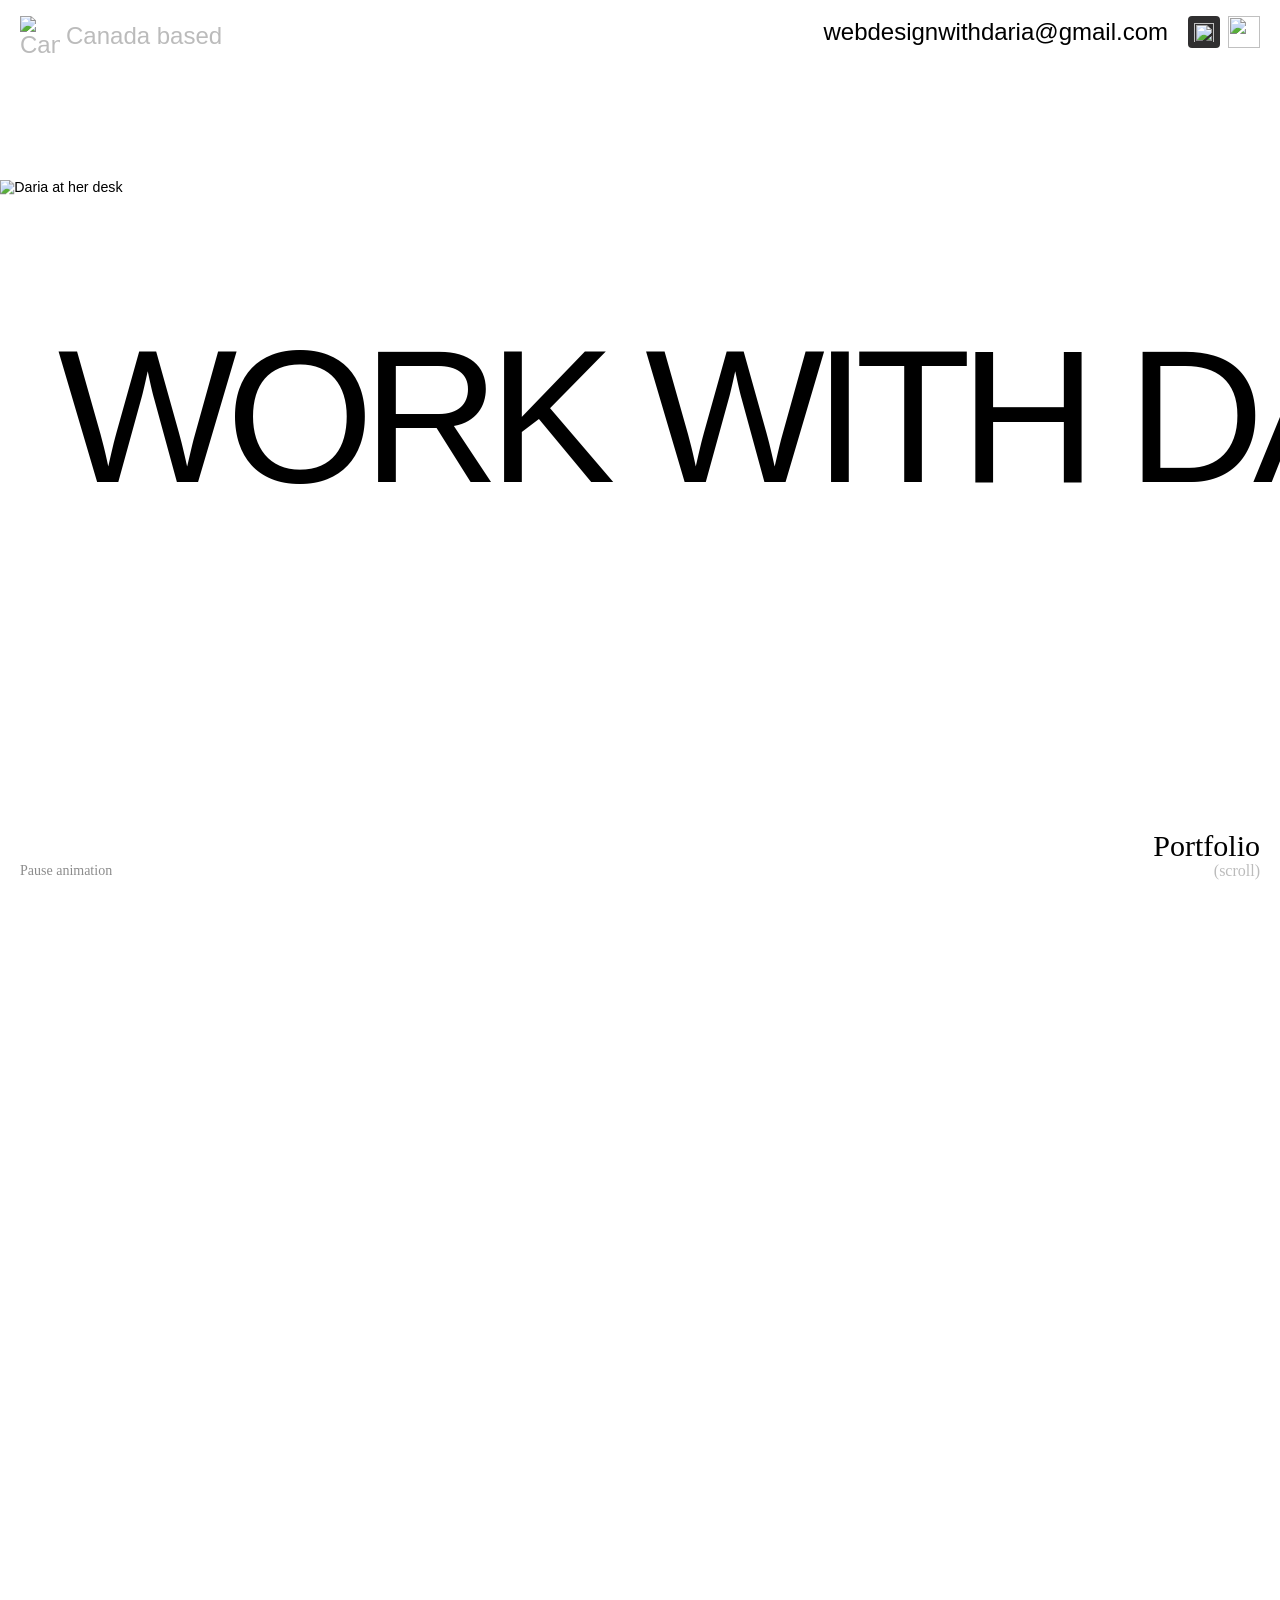
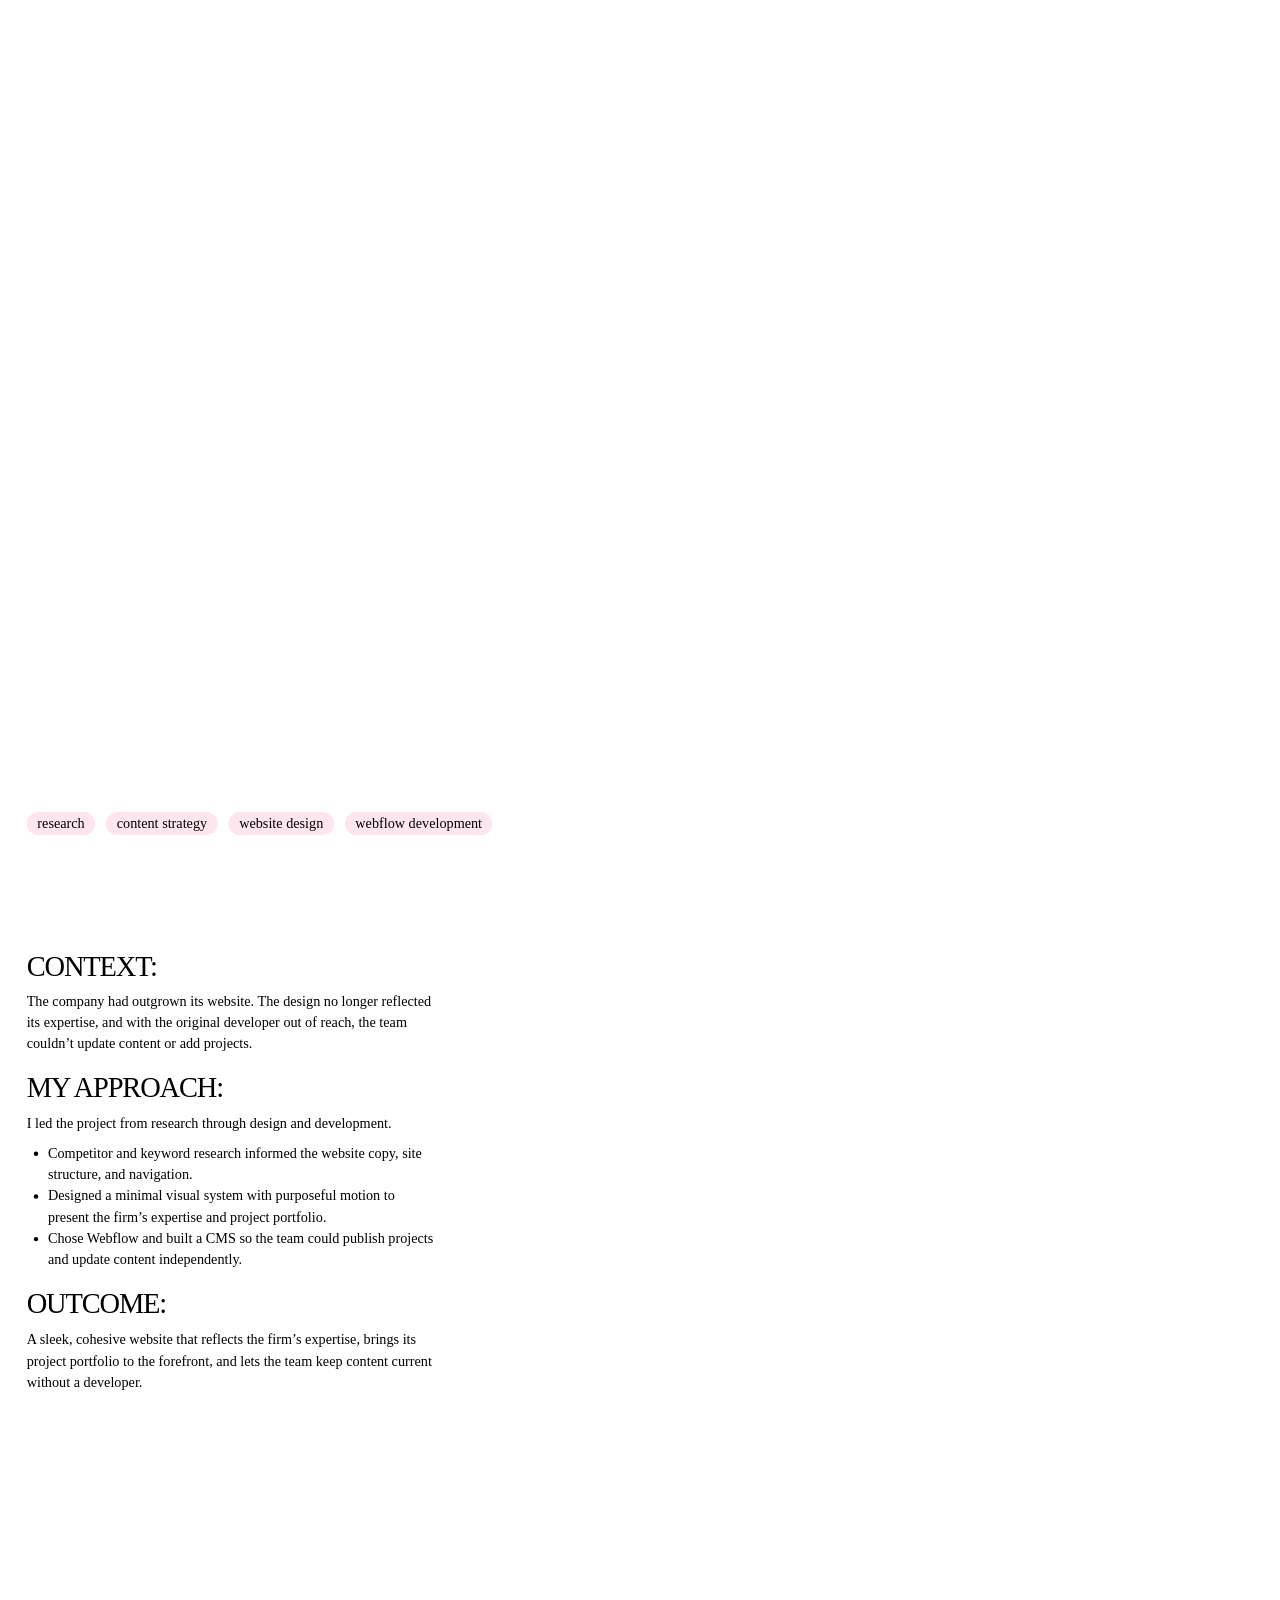
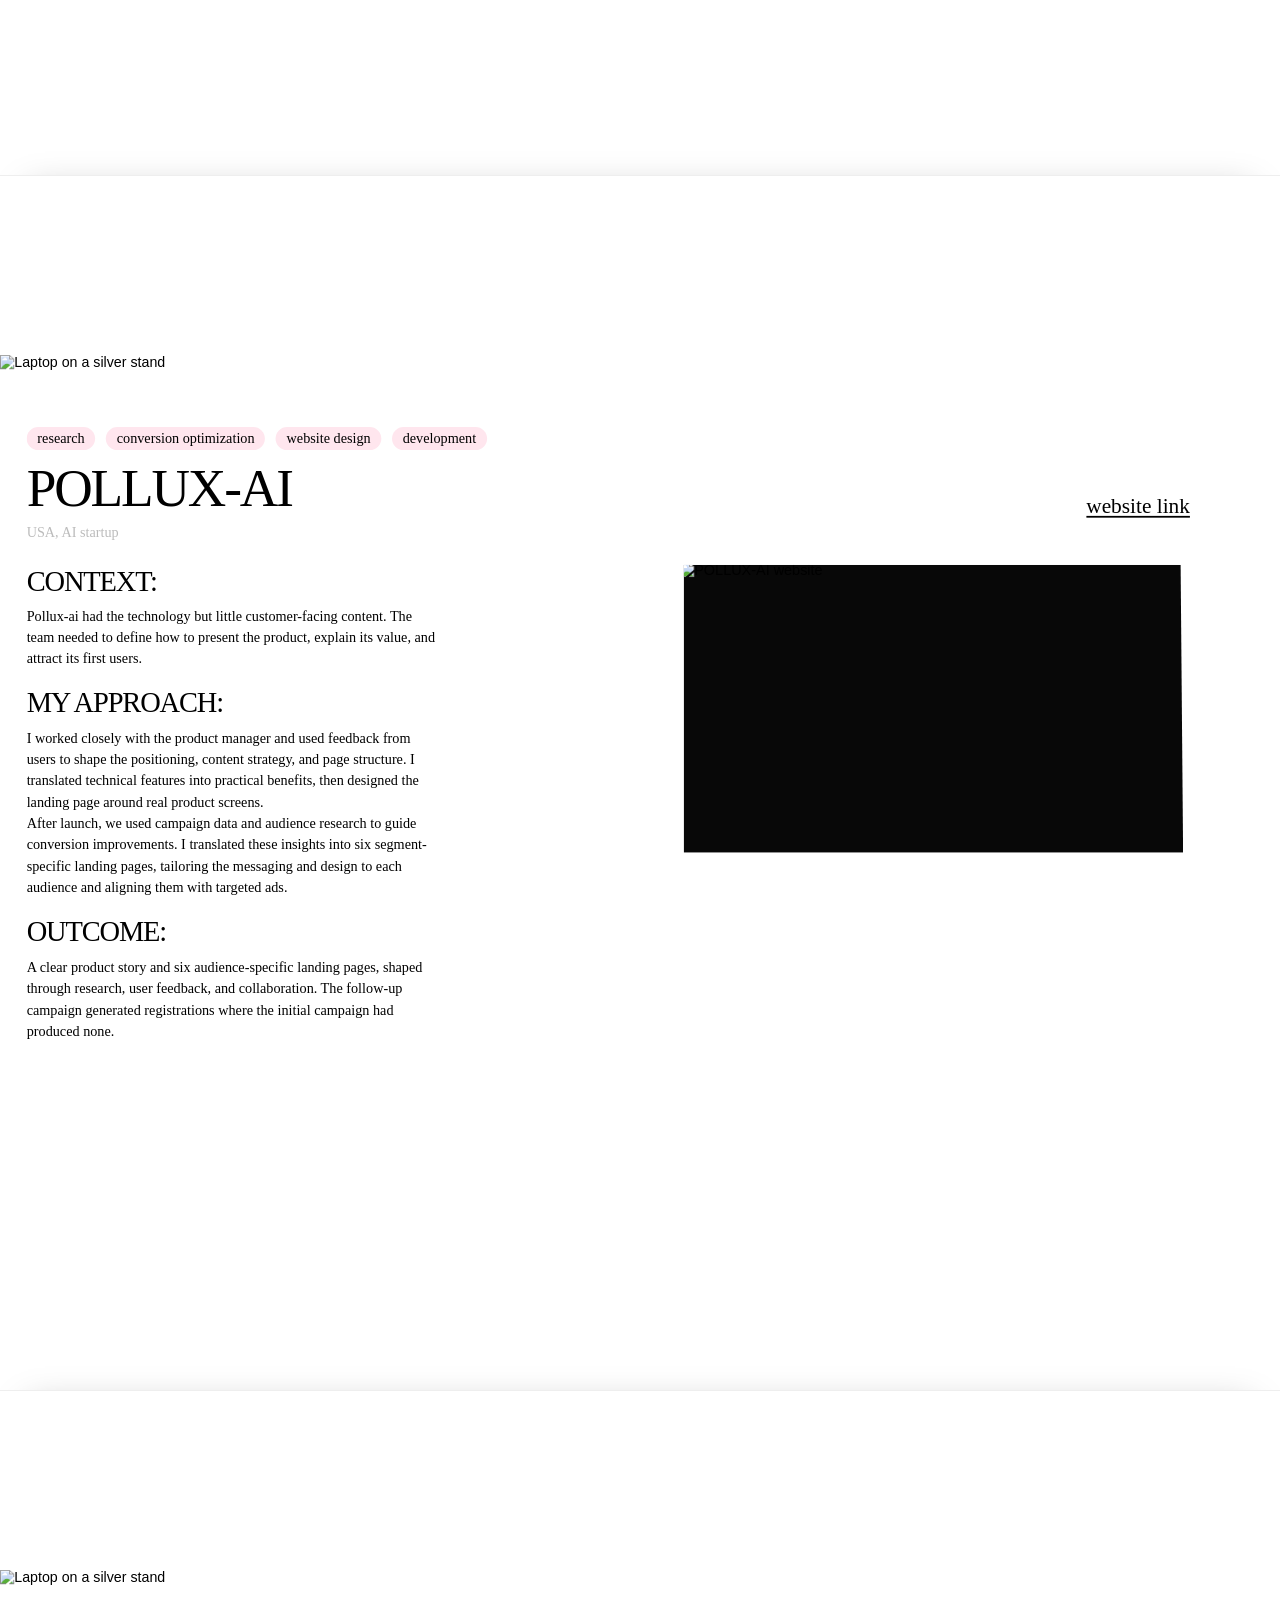
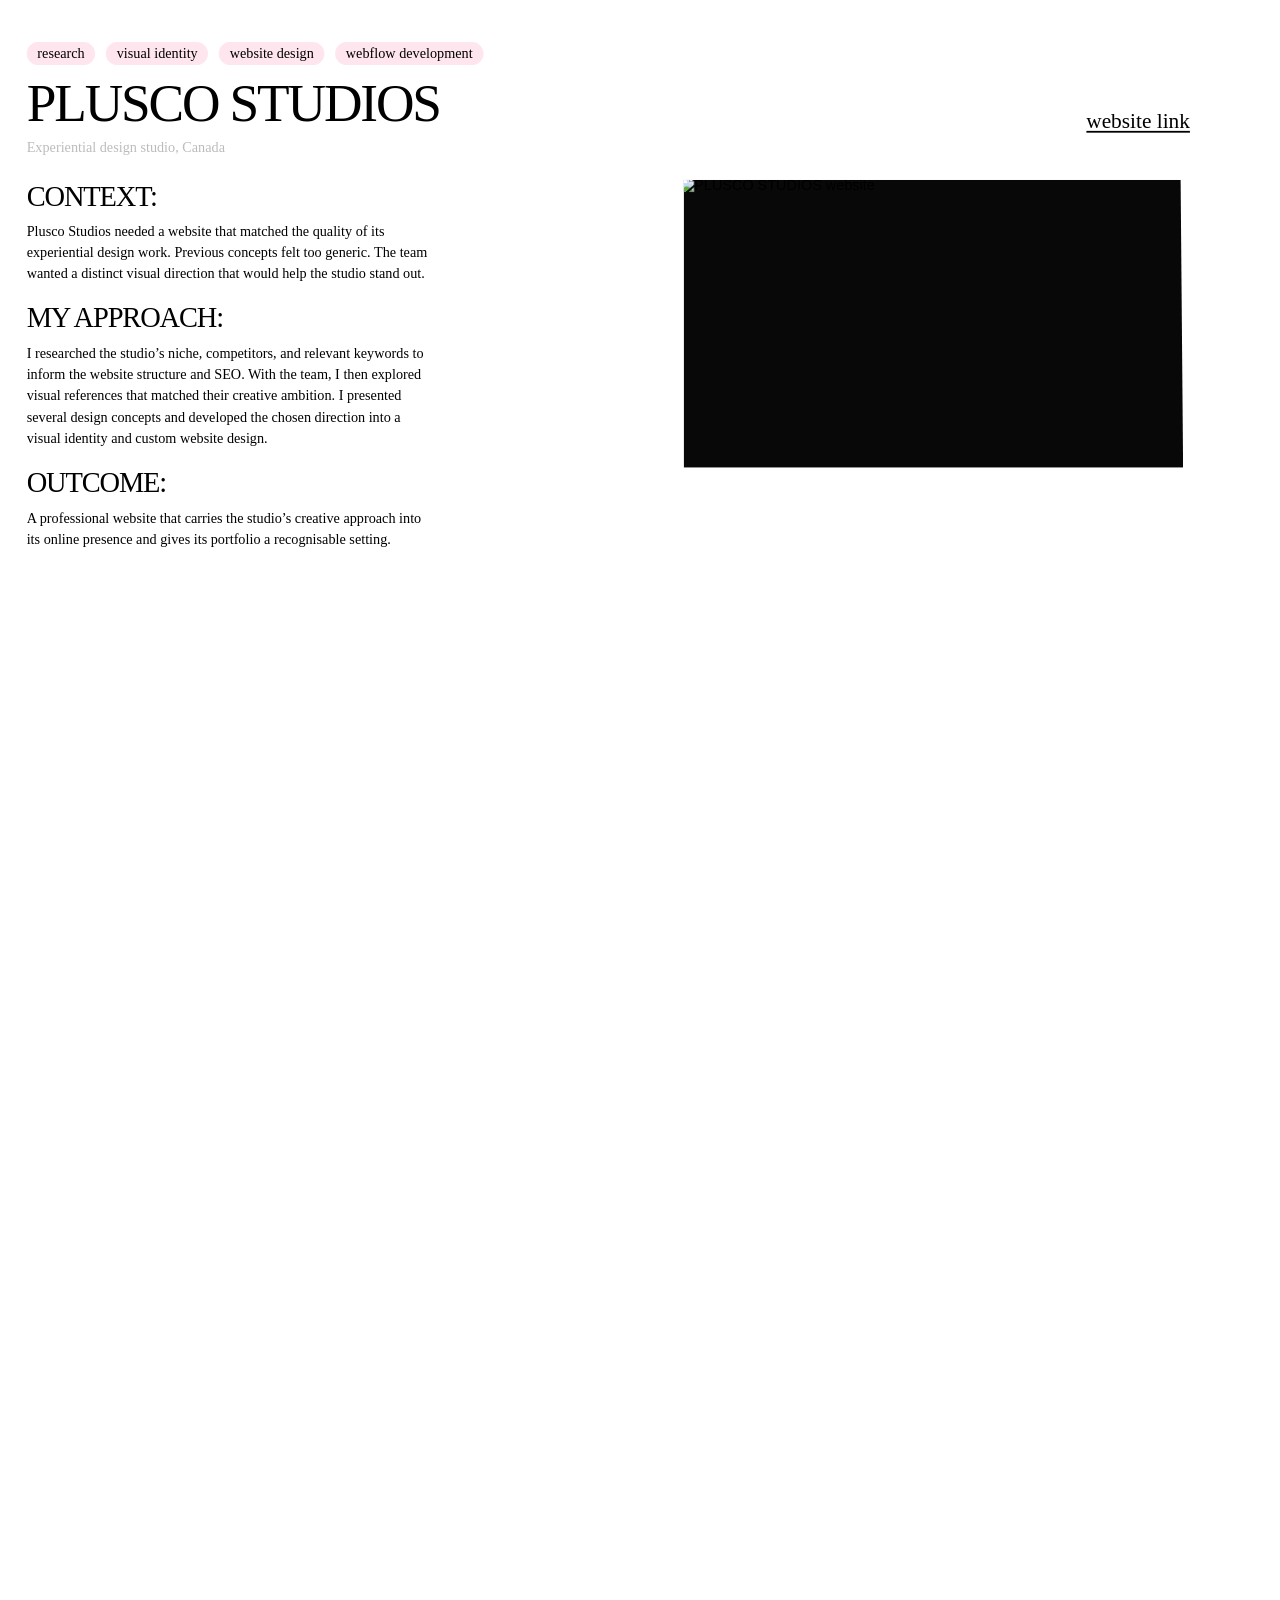
==== index.html @ 41b031f9 "Add files via upload" ====
<!doctype html>
<html lang="en"><head><meta charset="utf-8"><meta name="viewport" content="width=device-width,initial-scale=1,viewport-fit=cover"><meta name="theme-color" content="#ffffff"><meta name="description" content="Daria connects marketing strategy, design, and development. Explore selected website projects and get in touch."><title>Work with Daria — Design & Development</title><link rel="preload" as="font" href="assets/oswald.ttf" type="font/ttf" crossorigin><link rel="preload" as="image" href="assets/idle-v21-poster.webp"><link rel="preload" as="image" href="assets/hero.png"><link rel="stylesheet" href="style.css?v=27"><script src="projects-data.js?v=24" defer></script><script src="vendor/gsap-3.13.0.min.js" defer></script><script src="text-motion.js?v=24" defer></script><script src="app.js?v=26" defer></script></head><body>
<a class="skip" href="#contact">Skip to contact</a><header class="navigation" aria-label="Contact navigation"><a class="location" href="#home" aria-label="Back to opening"><picture><source media="(max-width: 1024px)" srcset="assets/canada-mobile.svg"><img src="assets/canada.svg" width="40" height="40" alt="Canada"></picture><span>Canada based</span></a><div class="nav-contact"><a class="email" href="mailto:webdesignwithdaria@gmail.com">webdesignwithdaria@gmail.com</a><div class="socials"><a class="social whatsapp" data-social="whatsapp" href="https://wa.me/message/Q2U2MUM4N4QWF1" target="_blank" rel="noopener noreferrer" aria-label="Contact Daria on WhatsApp"><img src="assets/whatsapp.svg" alt="" width="20" height="20"></a><a class="social" data-social="linkedin" href="https://www.linkedin.com/in/designwithdaria" target="_blank" rel="noopener noreferrer" aria-label="Daria on LinkedIn"><img src="assets/linkedin.svg" alt="" width="32" height="32"></a></div></div></header>
<main>
<section class="intro-section" id="home" aria-label="Opening">
 <div class="intro-pin"><div class="intro-fill" aria-hidden="true"></div><div class="hero-art artboard">
  <div class="hero-media"><img class="hero-fallback" src="assets/idle-v21-poster.webp" alt="Daria at her desk" fetchpriority="high"><video id="intro-video" muted playsinline preload="none" poster="assets/intro-v26-poster.webp" data-src="assets/intro-v26.mp4"></video><video id="idle-video" muted playsinline loop preload="auto" poster="assets/idle-v21-poster.webp" src="assets/idle-v21.mp4"></video></div>
  <div class="hero-title-layer"><h1><span>WORK</span> <span>WITH</span> <span>DARIA</span></h1></div></div><a class="scroll-cue" href="#projects">Portfolio<span>(scroll)</span></a>
  <button class="idle-toggle" type="button" aria-label="Pause opening animation">Pause animation</button>
 </div>
</section>
<section class="project-stack" id="projects" aria-label="Selected projects"></section>
<section class="outro-section" aria-label="Transition to contact"><div class="outro-pin"><div class="artboard outro-art">
 <div class="outro-media"><img class="outro-fallback" src="assets/outro-hq-poster.webp" data-end="assets/outro-hq-end.webp" alt="Daria"><video id="outro-video" muted playsinline preload="none" poster="assets/outro-hq-poster.webp" data-src="assets/outro-hq.mp4"></video></div>
 <div class="desktop-contact contact-content" aria-label="Contact Daria"></div>
</div></div></section>
<section class="mobile-contact" aria-label="Contact Daria"><div class="portrait-crop"><img src="assets/portrait-mobile.png" alt="Daria" loading="lazy" width="1061" height="1414"></div><div class="contact-content"></div></section>
<div id="contact" class="contact-anchor" aria-hidden="true"></div>
</main>
<template id="contact-template"><h2>LET’S WORK<br>TOGETHER</h2><p class="availability">Open to in-house roles and agency partnerships.</p><div class="services"><p>I connect marketing strategy, design, and development.</p><ul><li>Research &amp; strategy — audience and competitor analysis, positioning, and content strategy.</li><li>Design &amp; development — UX/UI, responsive websites, and CMS.</li><li>SEO &amp; optimisation — keyword research, on-page SEO, and landing page improvements informed by feedback and campaign results.</li></ul></div><div class="contact-links"><a class="email" href="mailto:webdesignwithdaria@gmail.com">webdesignwithdaria@gmail.com</a><div class="socials"><a class="social whatsapp" data-social="whatsapp" href="https://wa.me/message/Q2U2MUM4N4QWF1" target="_blank" rel="noopener noreferrer" aria-label="Contact Daria on WhatsApp"><img src="assets/whatsapp.svg" alt="" width="20" height="20"></a><a class="social" data-social="linkedin" href="https://www.linkedin.com/in/designwithdaria" target="_blank" rel="noopener noreferrer" aria-label="Daria on LinkedIn"><img src="assets/linkedin.svg" alt="" width="32" height="32"></a></div></div></template>
<noscript><p class="noscript">Contact <a href="mailto:webdesignwithdaria@gmail.com">webdesignwithdaria@gmail.com</a>. Enable JavaScript to explore the portfolio.</p></noscript></body></html>
---- style.css ----
@font-face{font-family:Oswald;src:url('assets/oswald.ttf') format('truetype');font-weight:400;font-display:swap}
@font-face{font-family:'Roboto Condensed';src:url('assets/roboto-condensed.ttf') format('truetype');font-weight:400;font-display:swap}
:root{--pink:#ffe6ee;--scale:1;--viewport:100svh;color:#000;background:#fff;font-family:'Roboto Condensed',sans-serif;font-synthesis:none}
*{box-sizing:border-box}html,body{margin:0}body{overflow-x:clip}h1,h2,h3,p,ul{margin:0;font-weight:400}a{color:inherit}button{font:inherit}a,button{touch-action:manipulation;-webkit-tap-highlight-color:transparent}a:focus-visible,button:focus-visible{outline:2px solid #b72760;outline-offset:5px}ul{padding-left:24px}video{display:block}img{max-width:100%}
.navigation{position:fixed;z-index:100;left:20px;right:20px;top:16px;display:flex;align-items:flex-start;justify-content:space-between;font:24px/1.1 Oswald,sans-serif;pointer-events:none}.navigation::before{content:"";position:absolute;inset:-16px -20px -8px;background:rgba(255,255,255,.97);z-index:-1}.navigation a{pointer-events:auto}.location{display:flex;align-items:center;gap:6px;text-decoration:none;color:#0004}.location picture,.location img{display:block}.nav-contact{display:flex;gap:20px;align-items:center}.email{text-decoration:none}.email:hover{text-decoration:underline}.socials{display:flex;gap:8px}.social{width:32px;height:32px;display:flex;align-items:center;justify-content:center;border-radius:4px;transition:transform .15s}.social:hover{transform:translateY(-2px)}.whatsapp{background:#302f30}.social img{display:block}.skip{position:fixed;top:-70px;left:20px;padding:10px;background:var(--pink);z-index:200}.skip:focus{top:10px}
.artboard{width:1440px;height:810px;position:absolute;left:50%;top:50%;transform:translate(-50%,-50%) scale(var(--scale));transform-origin:center}
.intro-section{height:340svh;position:relative}.intro-pin{height:var(--viewport);position:sticky;top:0;overflow:clip;background:white}.hero-media{position:absolute;inset:0}.hero-media>img,.hero-media>video{position:absolute;inset:0;width:100%;height:100%;object-fit:contain;max-width:none}.hero-media>video.failed{visibility:hidden}#idle-video{transition:opacity .14s linear}.hero-art h1{position:absolute;left:65px;top:148px;width:max-content;padding-right:30px;font:214px/1.1 Oswald,sans-serif;letter-spacing:-12.84px;white-space:nowrap;pointer-events:none}.scroll-cue{position:absolute;right:20px;top:699px;text-align:right;font:30px/1.1 Oswald;text-decoration:none}.scroll-cue span{display:block;font-size:16px;color:#0004}.idle-toggle{position:absolute;left:30px;bottom:32px;border:0;background:white;font:14px Oswald;cursor:pointer;opacity:.45}.idle-toggle:hover{opacity:1}
.project-stack{position:relative;margin-top:calc(-1 * var(--viewport));padding-bottom:var(--viewport);isolation:isolate}.project-card{position:sticky;top:0;height:var(--viewport);min-height:540px;background:white;overflow:clip;border-top:1px solid #eeeeee;box-shadow:0 -12px 35px -28px #0004}.project-card:first-child{border:0;box-shadow:none}.project-card:first-child:not(.revealed){visibility:hidden}.project-card:nth-child(1){z-index:1}.project-card:nth-child(2){z-index:2}.project-card:nth-child(3){z-index:3}.project-art{background:#fff}.project-media{position:absolute;inset:0;pointer-events:none}.laptop-base{position:absolute;inset:0;width:1440px;height:810px;max-width:none}.screen{position:absolute;left:769px;top:236px;width:562px;height:324px;overflow:hidden;background:#080808;clip-path:polygon(0 0,99.5% 0,100% 100%,0 100%)}.screen img,.screen video{position:absolute;inset:0;width:100%;height:100%;object-fit:cover;transform:scale(1.015);max-width:none}.screen video{opacity:0;transition:opacity .18s}.screen video.has-frame{opacity:1}.project-toggle{position:absolute;left:779px;top:570px;pointer-events:auto;border:0;background:#fffdf4;padding:5px 10px;border-radius:3px;opacity:0;cursor:pointer;font:14px Oswald}.project-media:hover .project-toggle,.project-toggle:focus-visible{opacity:1}.project-copy{position:absolute;inset:0;pointer-events:none}.project-copy a{pointer-events:auto}.tags{position:absolute;left:30px;top:81px;display:flex;gap:12px;font:16px/.9 Oswald}.tag{padding:6px 12px;background:var(--pink);border-radius:28px;white-space:nowrap}.mobile-label{display:none}.project-copy h2{position:absolute;left:30px;top:117px;font:60px/1.1 Oswald;letter-spacing:-2.4px;white-space:nowrap}.subtitle{position:absolute;left:30px;top:193px;font:16px/.9 Oswald;color:#0004}.case-body{position:absolute;left:30px;top:253px;width:460px;display:flex;flex-direction:column;gap:20px}.case-body section{display:flex;flex-direction:column;gap:10px}.case-body h3{font:32px/1.1 Oswald;letter-spacing:-1.28px}.case-body p,.case-body li{font:16px/1.5 'Roboto Condensed'}.website-link{position:absolute;left:1222px;top:157px;display:flex;align-items:flex-end;gap:2px;font:24px/1.1 Oswald;text-underline-offset:3px}.website-link img{display:block;width:17.5px;height:17.5px;margin:0 1.75px 1.75px}
.outro-section{position:relative;height:330svh;margin-top:calc(-1 * var(--viewport));z-index:5;pointer-events:none}.outro-pin{position:sticky;top:0;height:var(--viewport);overflow:clip;opacity:0;background:white}.outro-art{background:white}.outro-media{position:absolute;inset:0}.outro-media>img,.outro-media>video{position:absolute;inset:0;width:1440px;height:810px;object-fit:contain;max-width:none}.outro-media>video.failed{visibility:hidden}.desktop-contact{position:absolute;inset:0;opacity:0;pointer-events:none}.desktop-contact.is-visible{pointer-events:auto}.contact-content h2{position:absolute;left:720px;top:116px;font:145px/.86 Oswald;letter-spacing:-4.35px;white-space:nowrap}.availability{position:absolute;left:720px;top:393px;color:#0004;font:16px/1.5 'Roboto Condensed'}.services{position:absolute;left:720px;top:470px;width:460px;font:16px/1.5 'Roboto Condensed'}.contact-links{position:absolute;left:720px;top:674px;display:flex;flex-direction:column;gap:16px;font:24px/1.1 Oswald}.mobile-contact{display:none}.contact-anchor{height:0}.noscript{position:fixed;inset:0;z-index:200;background:white;padding:100px 30px}
@media(min-width:1025px) and (max-width:1150px){.navigation{font-size:20px}}
@media(max-width:1024px){
.navigation{left:16px;right:16px;top:16px;height:32px;align-items:center;font-size:16px}.location span{display:none}.location img{width:24px;height:24px}.nav-contact{width:calc(100% - 62px);justify-content:space-between;gap:8px}.navigation .email{font-size:clamp(12px,4.07vw,16px)}
.artboard{width:393px;height:var(--logical-height,852px);top:0;left:50%;transform:translateX(-50%) scale(var(--scale));transform-origin:top center}.intro-section{height:290svh}.hero-media{inset:auto;left:-193.5px;top:232px;width:780px;height:438.75px}.hero-art h1{left:24px;top:132px;width:345px;padding:0 10px;font-size:90px;line-height:.9;letter-spacing:-5.4px;text-align:center;white-space:normal}.hero-art h1 span{display:block}.scroll-cue{top:auto;bottom:54px;left:0;right:0;text-align:center}.idle-toggle{left:16px;bottom:24px;font-size:12px}
.project-stack{padding-bottom:0}.project-card{position:relative;top:auto;height:auto;min-height:0;overflow:clip;padding:0 0 48px;box-shadow:none;border:0}.project-card+.project-card{border:0;padding-top:0}.project-art{position:relative;left:auto;top:auto;width:100%;height:auto;transform:none}.project-media{position:relative;inset:auto;width:393px;height:390px;left:50%;transform:translateX(-50%) scale(var(--mobile-card-scale,1));transform-origin:top center;margin-bottom:calc(390px * (var(--mobile-card-scale,1) - 1))}.laptop-base{left:-303.5px;top:-15px;width:686px;height:385.875px}.screen{left:63px;top:97px;width:268px;height:155px}.screen video,.project-toggle{display:none}.project-copy{position:relative;inset:auto;padding:0 16px;pointer-events:auto}.tags{position:relative;left:auto;top:auto;flex-wrap:wrap;gap:8px 0;min-height:26px}.desktop-label{display:none}.mobile-label{display:inline}.project-copy h2{position:static;font-size:clamp(25px,7.63vw,36px);letter-spacing:-1.2px;white-space:normal;margin-top:10px}.subtitle{position:static;margin-top:10px}.website-link{position:static;margin-top:18px;font-size:16px;width:max-content}.website-link img{width:12.5px;height:12.5px;margin:0 1.25px 1.25px}.case-body{position:static;width:100%;margin-top:18px;gap:20px}.case-body h3{font-size:24px;letter-spacing:-.96px}.case-body p,.case-body li{font-size:16px}.outro-section{display:none}.mobile-contact{display:block;position:relative;margin-top:24px;padding-top:64px;scroll-margin-top:64px}.portrait-crop{width:100%;aspect-ratio:393/417;overflow:hidden}.portrait-crop img{width:100%;height:auto;display:block}.mobile-contact .contact-content{background:var(--pink);padding:22px 16px 34px;position:relative}.contact-content h2{position:static;font-size:clamp(64px,20.35vw,120px);letter-spacing:-.03em;line-height:.86}.availability{position:static;margin-top:28px;font-size:16px}.services{position:static;width:100%;margin-top:24px;font-size:16px;line-height:1.5}.contact-links{position:static;align-items:center;gap:16px;margin-top:48px;font-size:clamp(20px,6.1vw,30px)}.contact-links .socials{justify-content:center}
}
@media(prefers-reduced-motion:reduce){.screen video,#idle-video,.social{transition:none}}
@media(min-width:1025px){.project-card{margin-bottom:35svh}}

@media(max-width:1024px){.hero-art h1{top:calc(132px * var(--hero-fit,1));transform:scale(var(--hero-fit,1));transform-origin:top center}}

/* The mask uses the video's own coordinates, independently of headline size. */
.hero-title-layer{position:absolute;inset:0;pointer-events:none;--media-left:0px;--media-top:0px;--media-width:1440px;--media-height:810px;-webkit-mask-image:linear-gradient(#000,#000),url('assets/hero.png');mask-image:linear-gradient(#000,#000),url('assets/hero.png');-webkit-mask-size:100% 100%,calc(var(--media-width) * .7111111111) calc(var(--media-height) * .9444444444);mask-size:100% 100%,calc(var(--media-width) * .7111111111) calc(var(--media-height) * .9444444444);-webkit-mask-position:0 0,calc(var(--media-left) + var(--media-width) * .1444444444) calc(var(--media-top) + var(--media-height) * .0938271605);mask-position:0 0,calc(var(--media-left) + var(--media-width) * .1444444444) calc(var(--media-top) + var(--media-height) * .0938271605);-webkit-mask-repeat:no-repeat;mask-repeat:no-repeat;-webkit-mask-composite:xor;mask-composite:exclude}
.intro-pin>.scroll-cue{top:auto;bottom:20px;right:20px;left:auto;text-align:right;font-size:30px}
.intro-pin>.idle-toggle{left:20px;bottom:20px;padding:0;line-height:1.2;background:transparent}
.project-stack{padding-bottom:0}
.outro-section{margin-top:0}
@media(min-width:1025px){
 .project-card:last-of-type{margin-bottom:0}
 .hero-art,.project-art,.outro-art{top:auto;bottom:0;transform:translateX(-50%) scale(var(--scale));transform-origin:bottom center}
}
@media(max-width:1024px){
 .intro-pin>.scroll-cue{right:16px;bottom:16px;font-size:24px}
 .intro-pin>.idle-toggle{left:16px;bottom:16px}
 .project-media{background:#fff;height:370px;margin-bottom:calc(370px * (var(--mobile-card-scale,1) - 1));overflow:clip}
 .laptop-base{mix-blend-mode:normal}
 .portrait-crop{--portrait-width:min(75vw,39.58svh);height:calc(var(--portrait-width) * 417 / 393);aspect-ratio:auto;background:white}
 .portrait-crop img{width:var(--portrait-width);height:auto;margin:0 auto}
 .mobile-contact .contact-content h2{font-size:clamp(58px,20.35vw,92px)}
}



/* Repeated spacing follows Mobile Frame 2: 40/16 panel inset, 20px groups, 10px heading gaps. */
@media(min-width:1025px){.case-body{top:237px}}
@media(max-width:1024px){
 .project-card{padding-bottom:0}
 .project-copy{padding:40px 16px;background:#fdfafd;z-index:1}
 .website-link,.case-body{margin-top:20px}
 .case-body,.case-body section{gap:20px}
 .case-body section{gap:10px}
 .mobile-contact .availability{margin-top:20px}
 .mobile-contact .services{margin-top:20px}
 .mobile-contact .contact-links{margin-top:40px}
}
@media(min-width:1025px){.desktop-contact .availability{top:396px}.desktop-contact .services{top:480px}.desktop-contact .contact-links{top:684px}}

.intro-fill{display:none;pointer-events:none}
@media(max-width:1024px){
 .intro-fill{display:block;position:absolute;z-index:2;left:0;right:0;bottom:0;opacity:0;background:linear-gradient(to bottom,rgba(253,250,253,0),#fdfafd var(--join-soft,24px))}
 .mobile-contact,.mobile-contact .contact-content{width:100%;max-width:none}
 .mobile-contact .contact-content{padding:40px 16px}
}

/* The supplied Frame 1 export has a one-pixel black perimeter. Hide only
   its outer two source pixels; retain the exact video scale and alignment. */
#intro-video,.hero-fallback[src$="intro-v26-end.webp"]{clip-path:inset(.1851851852% .1041666667%);-webkit-mask-image:linear-gradient(to bottom,transparent .185185%,#000 .37037%,#000 99.62963%,transparent 99.814815%);mask-image:linear-gradient(to bottom,transparent .185185%,#000 .37037%,#000 99.62963%,transparent 99.814815%)}
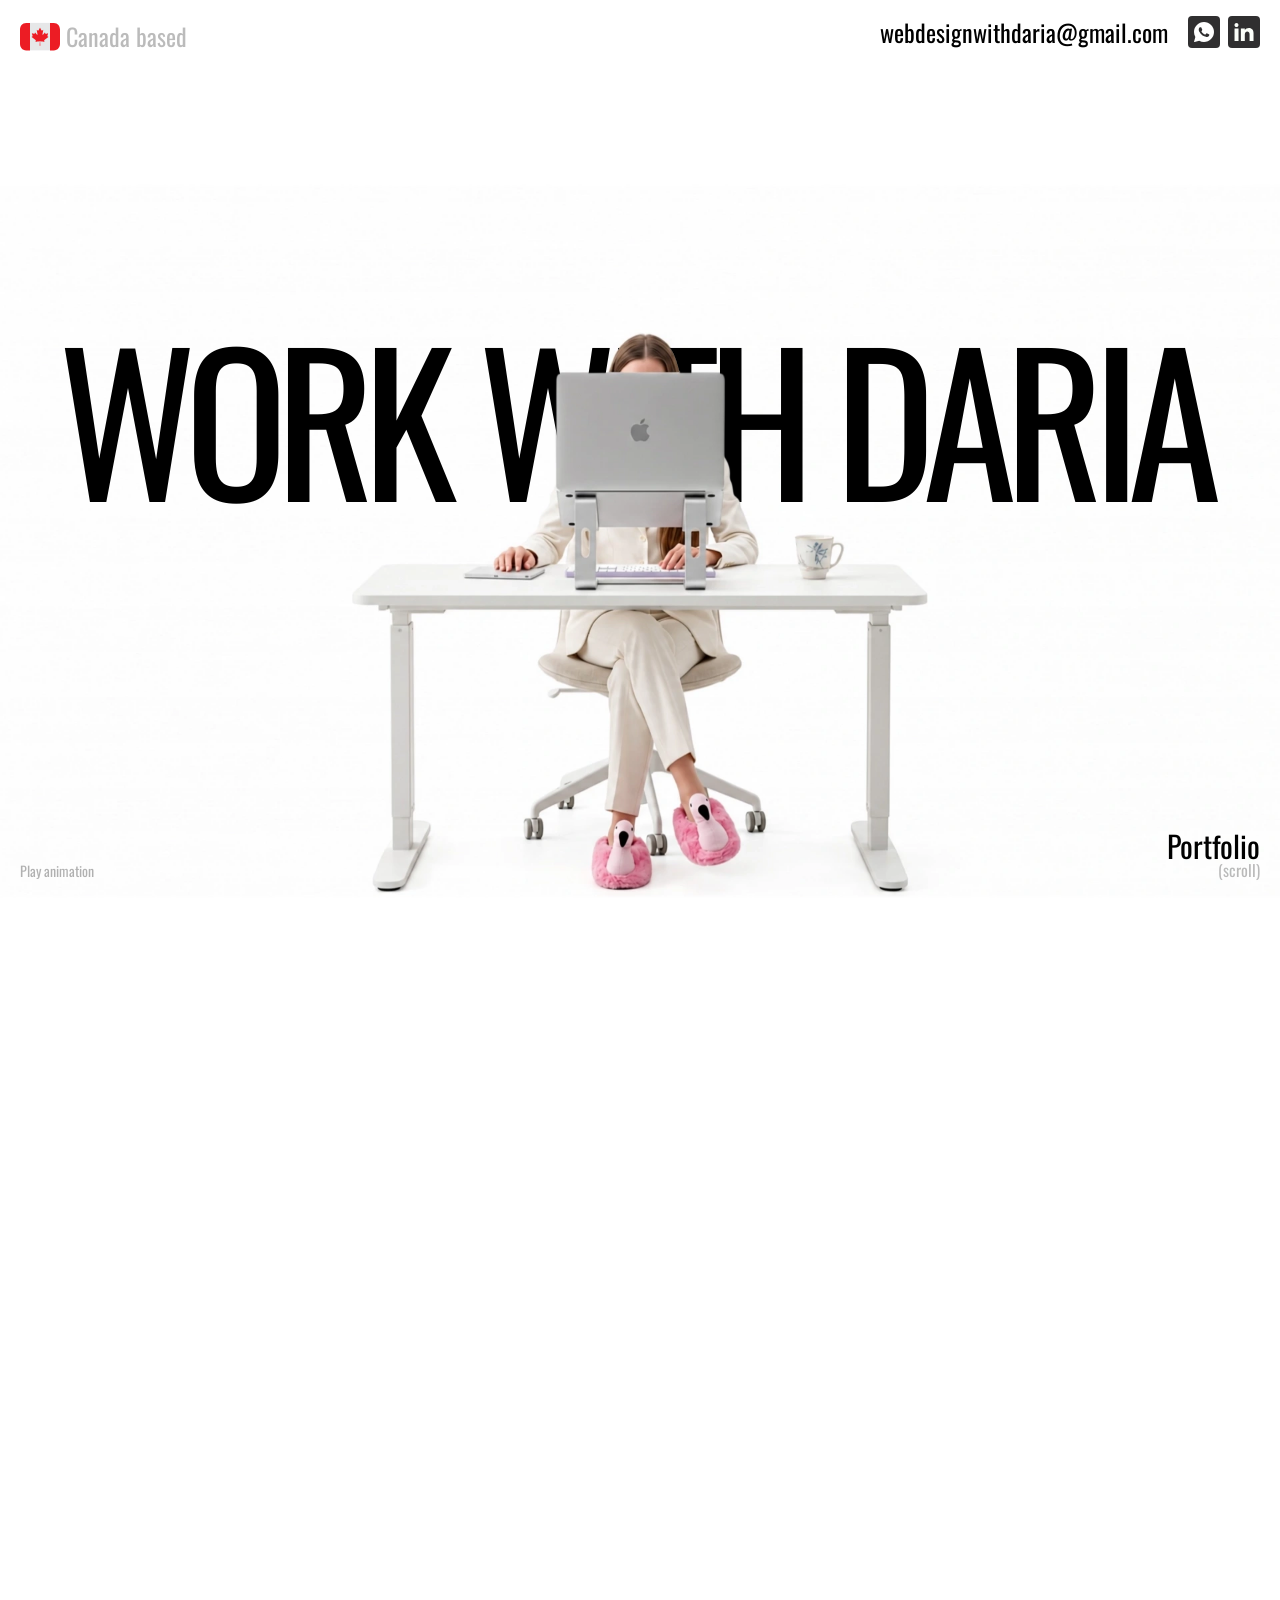
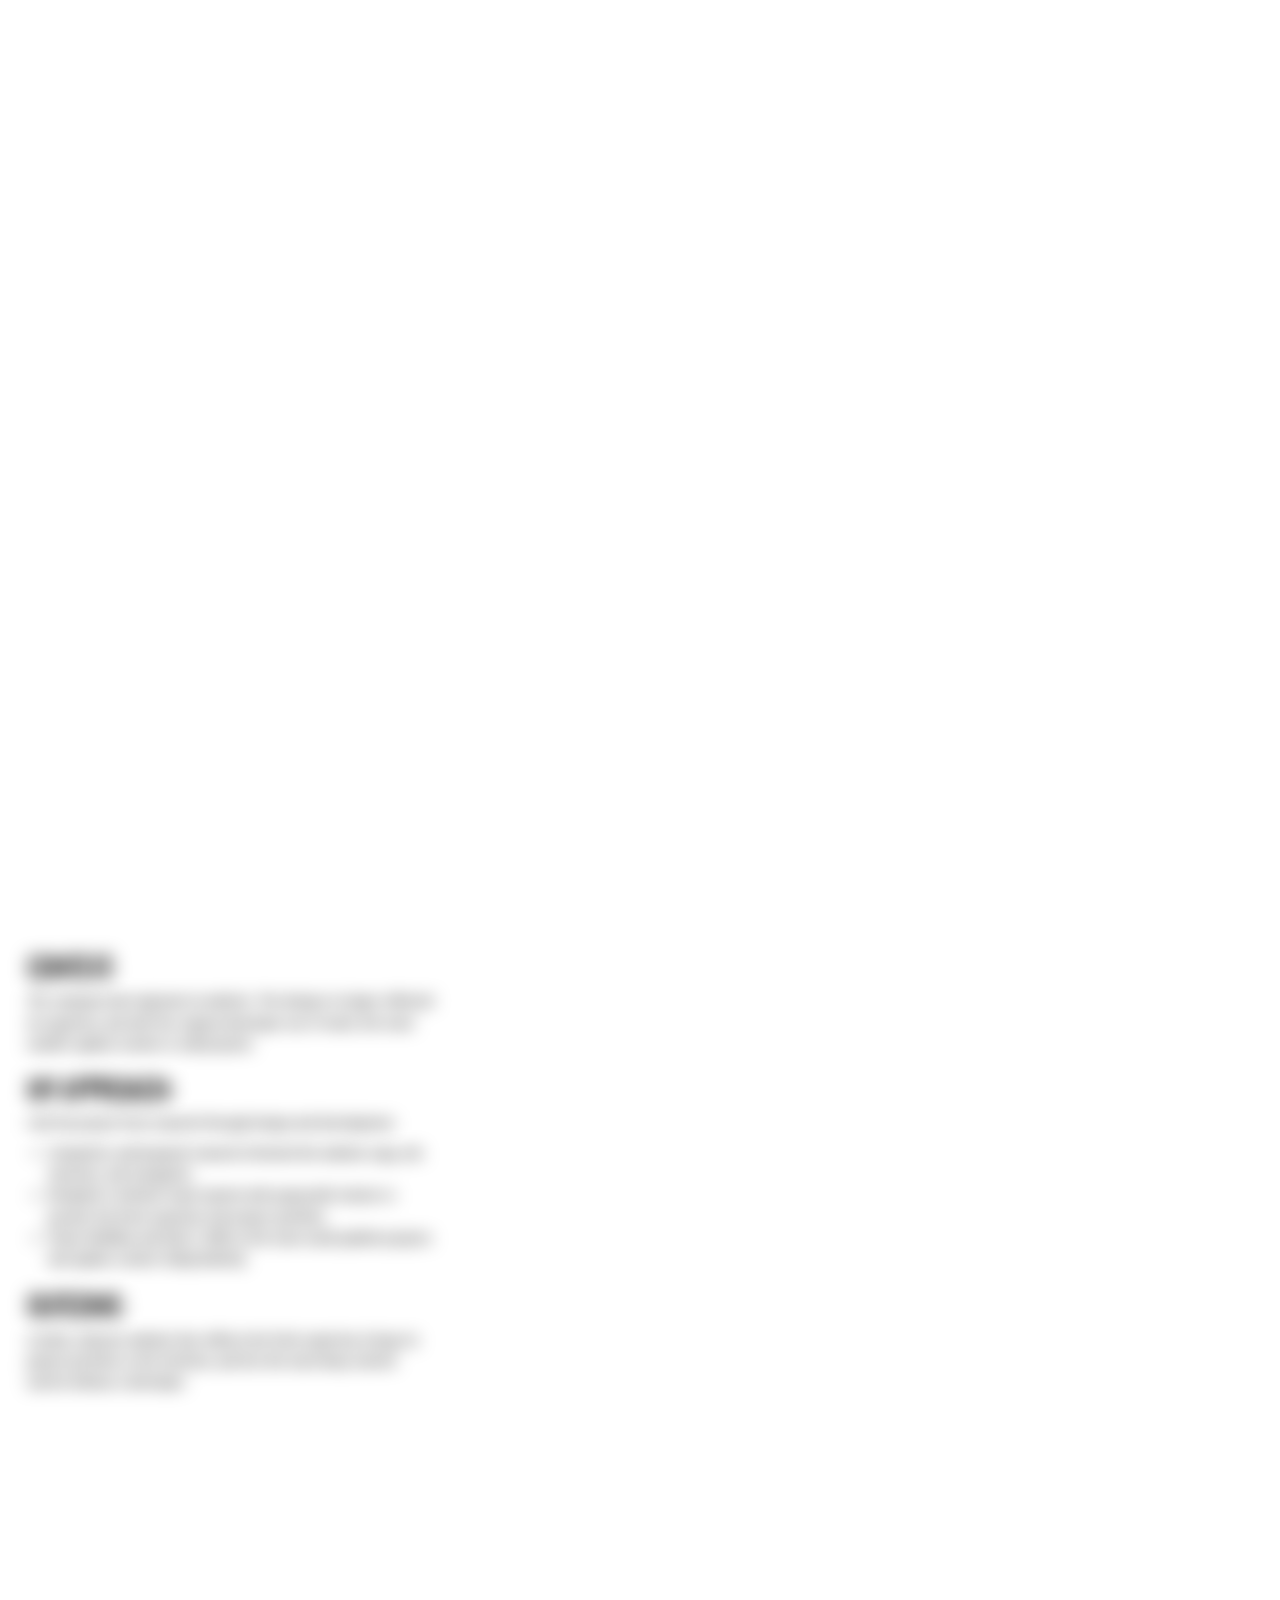
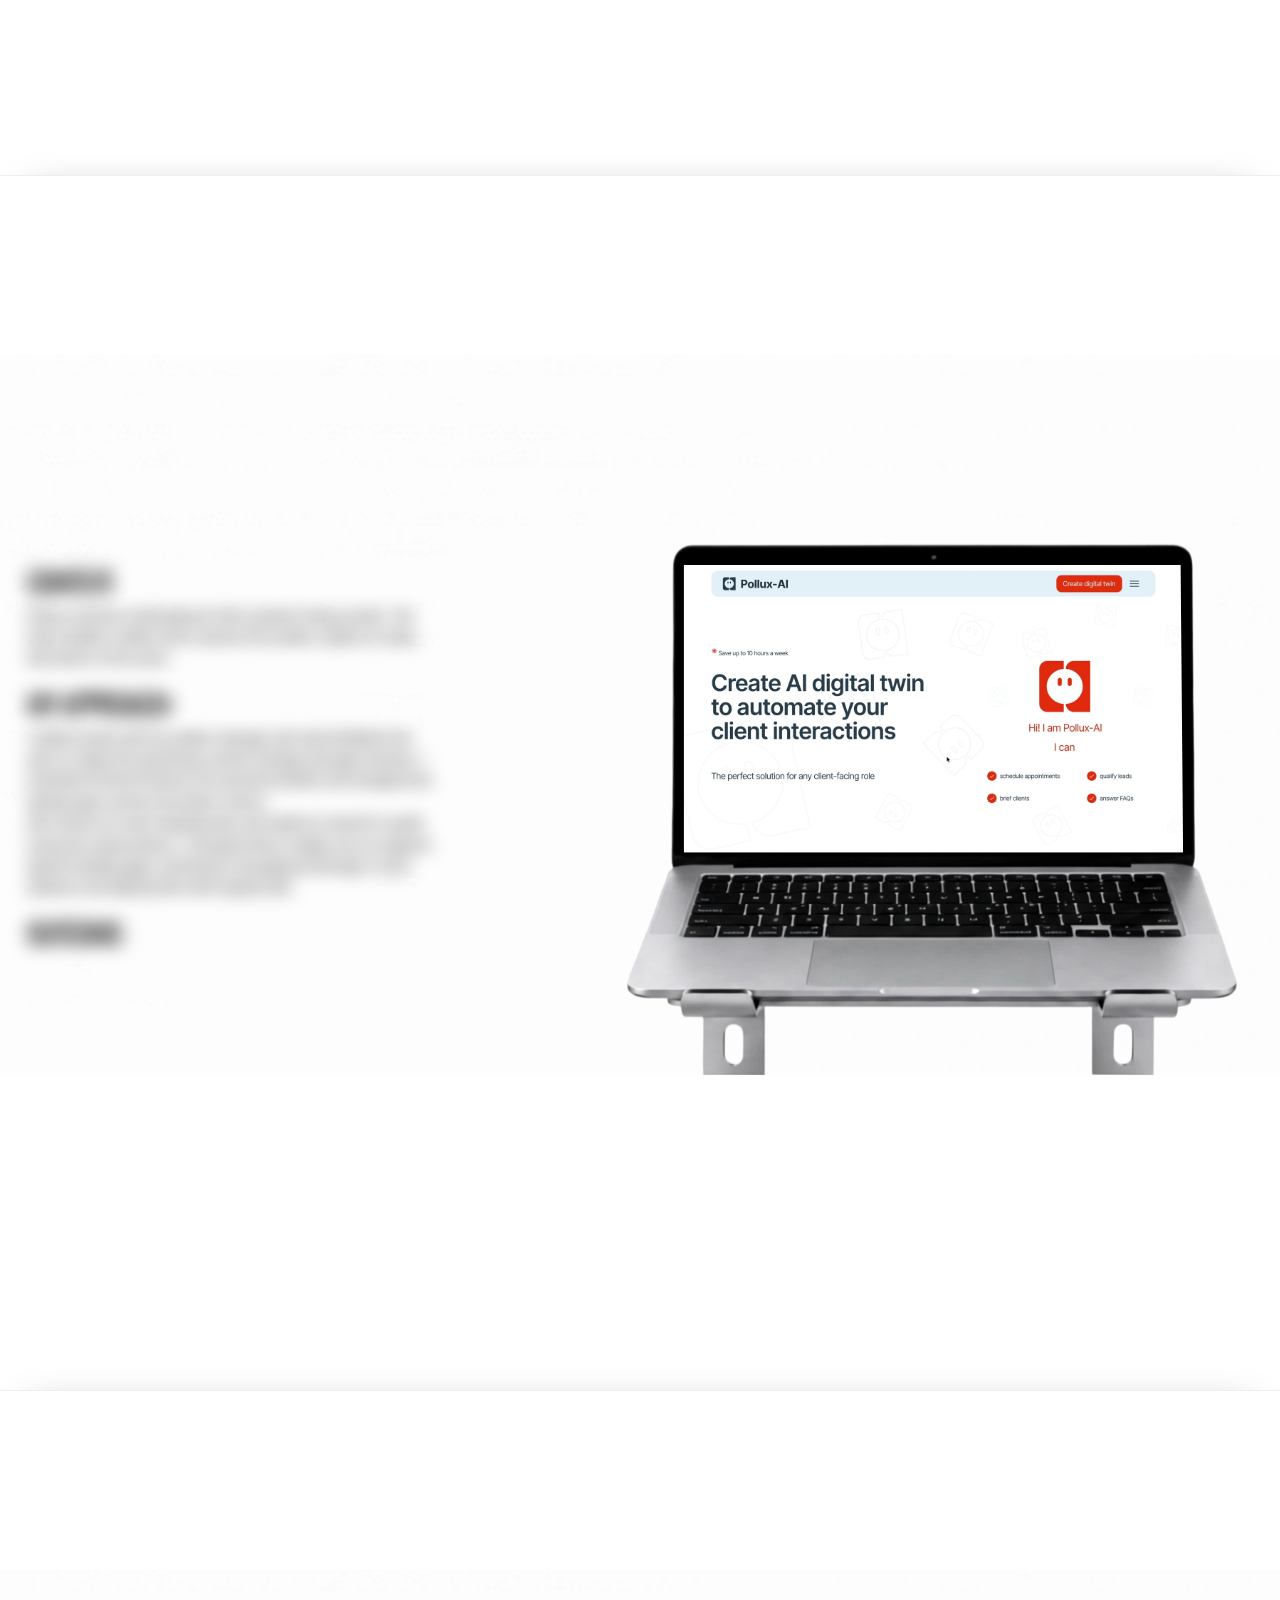
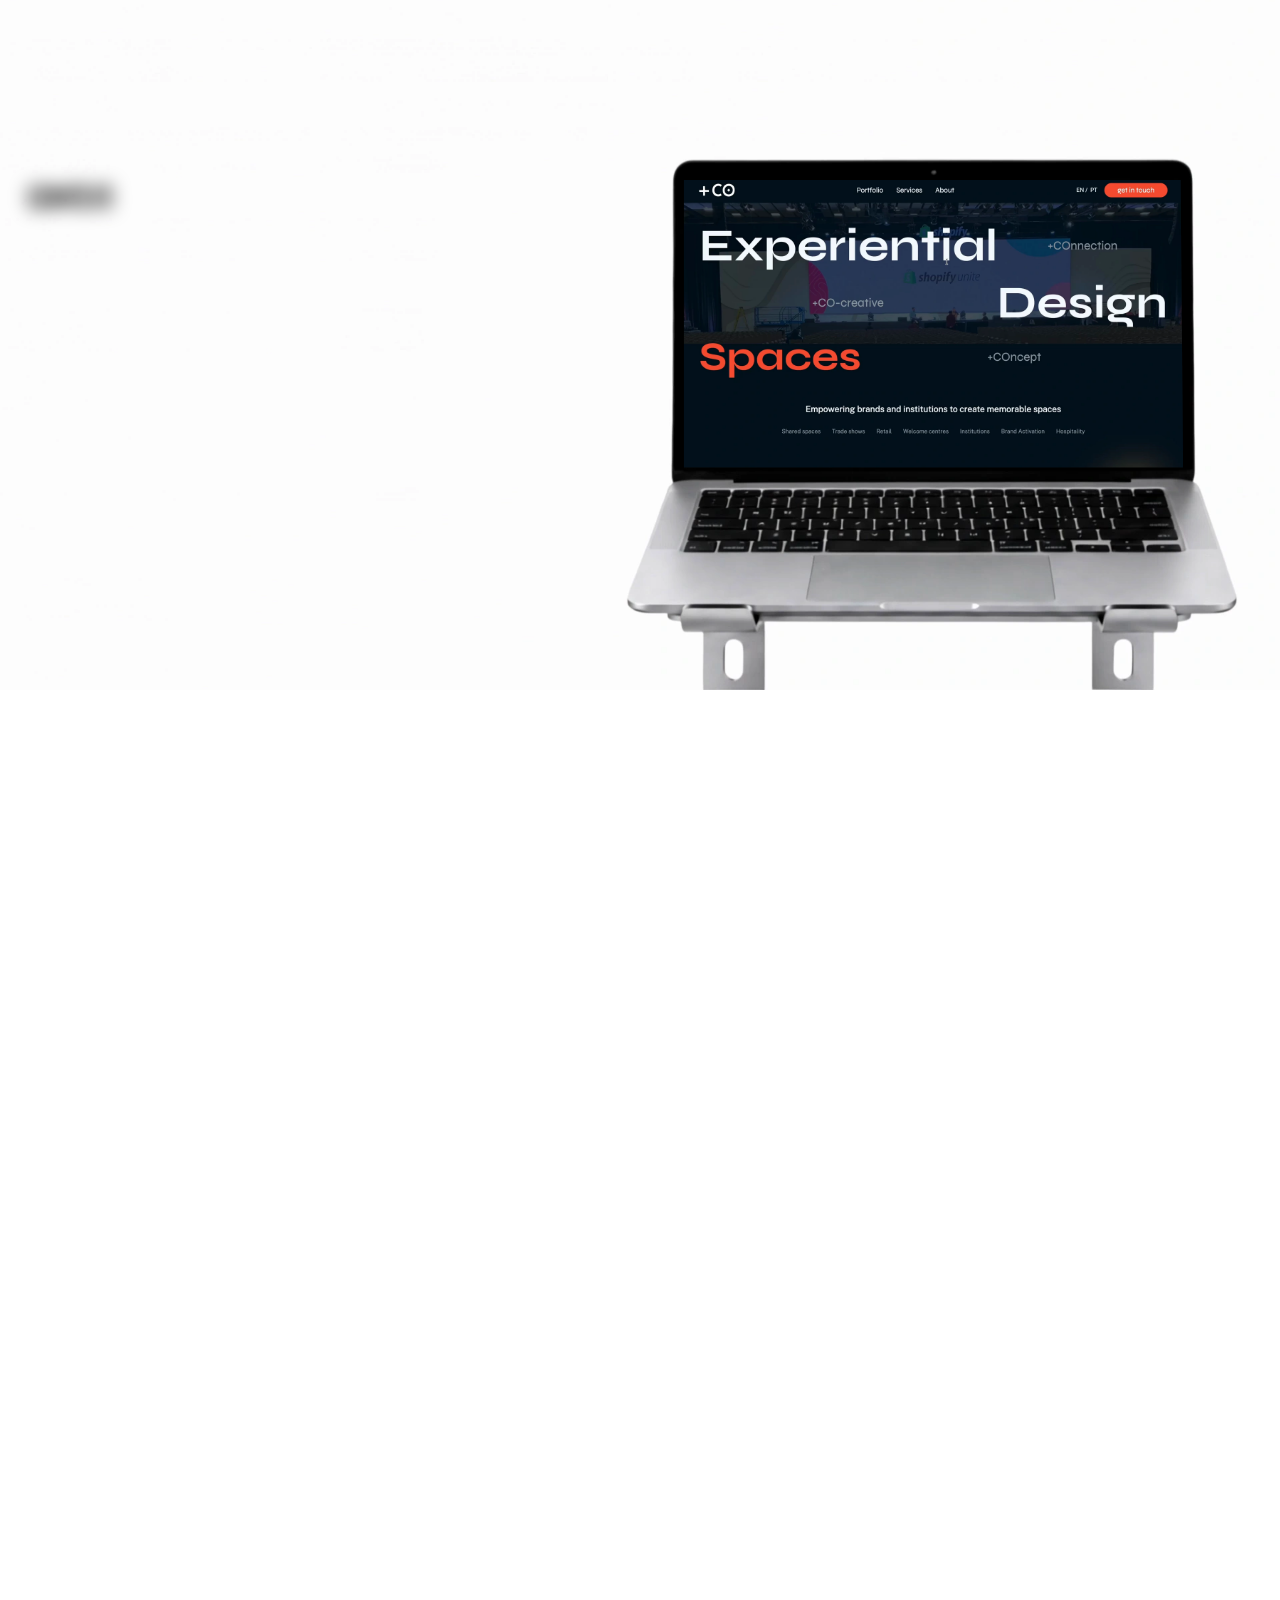
==== commit e439eb51: "portfolio" ====
--- a/index.html
+++ b/index.html
@@ -1,12 +1,12 @@
 <!doctype html>
-<html lang="en"><head><meta charset="utf-8"><meta name="viewport" content="width=device-width,initial-scale=1,viewport-fit=cover"><meta name="theme-color" content="#ffffff"><meta name="description" content="Daria connects marketing strategy, design, and development. Explore selected website projects and get in touch."><title>Work with Daria — Design & Development</title><link rel="preload" as="font" href="assets/oswald.ttf" type="font/ttf" crossorigin><link rel="preload" as="image" href="assets/idle-v21-poster.webp"><link rel="preload" as="image" href="assets/hero.png"><link rel="stylesheet" href="style.css?v=27"><script src="projects-data.js?v=24" defer></script><script src="vendor/gsap-3.13.0.min.js" defer></script><script src="text-motion.js?v=24" defer></script><script src="app.js?v=26" defer></script></head><body>
+<html lang="en"><head><meta charset="utf-8"><meta name="viewport" content="width=device-width,initial-scale=1,viewport-fit=cover"><meta name="theme-color" content="#ffffff"><meta name="description" content="Daria connects marketing strategy, design, and development. Explore selected website projects and get in touch."><title>Work with Daria — Design & Development</title><link rel="preload" as="font" href="assets/oswald.ttf" type="font/ttf" crossorigin><link rel="preload" as="image" href="assets/idle-v21-poster.webp"><link rel="preload" as="image" href="assets/hero-silhouette.svg"><link rel="stylesheet" href="style.css?v=31"><script src="projects-data.js?v=24" defer></script><script src="vendor/gsap-3.13.0.min.js" defer></script><script src="text-motion.js?v=24" defer></script><script src="idle-loop.js?v=28" defer></script><script src="app.js?v=31" defer></script></head><body>
 <a class="skip" href="#contact">Skip to contact</a><header class="navigation" aria-label="Contact navigation"><a class="location" href="#home" aria-label="Back to opening"><picture><source media="(max-width: 1024px)" srcset="assets/canada-mobile.svg"><img src="assets/canada.svg" width="40" height="40" alt="Canada"></picture><span>Canada based</span></a><div class="nav-contact"><a class="email" href="mailto:webdesignwithdaria@gmail.com">webdesignwithdaria@gmail.com</a><div class="socials"><a class="social whatsapp" data-social="whatsapp" href="https://wa.me/message/Q2U2MUM4N4QWF1" target="_blank" rel="noopener noreferrer" aria-label="Contact Daria on WhatsApp"><img src="assets/whatsapp.svg" alt="" width="20" height="20"></a><a class="social" data-social="linkedin" href="https://www.linkedin.com/in/designwithdaria" target="_blank" rel="noopener noreferrer" aria-label="Daria on LinkedIn"><img src="assets/linkedin.svg" alt="" width="32" height="32"></a></div></div></header>
 <main>
 <section class="intro-section" id="home" aria-label="Opening">
  <div class="intro-pin"><div class="intro-fill" aria-hidden="true"></div><div class="hero-art artboard">
-  <div class="hero-media"><img class="hero-fallback" src="assets/idle-v21-poster.webp" alt="Daria at her desk" fetchpriority="high"><video id="intro-video" muted playsinline preload="none" poster="assets/intro-v26-poster.webp" data-src="assets/intro-v26.mp4"></video><video id="idle-video" muted playsinline loop preload="auto" poster="assets/idle-v21-poster.webp" src="assets/idle-v21.mp4"></video></div>
+  <div class="hero-media"><img class="hero-fallback" src="assets/idle-v21-poster.webp" alt="Daria at her desk" fetchpriority="high"><video id="intro-video" muted playsinline preload="none" poster="assets/intro-v26-poster.webp" data-src="assets/intro-v26.mp4"></video><video id="idle-video" autoplay muted playsinline loop preload="auto" poster="assets/idle-v21-poster.webp" src="assets/idle-v28.mp4"></video></div>
   <div class="hero-title-layer"><h1><span>WORK</span> <span>WITH</span> <span>DARIA</span></h1></div></div><a class="scroll-cue" href="#projects">Portfolio<span>(scroll)</span></a>
-  <button class="idle-toggle" type="button" aria-label="Pause opening animation">Pause animation</button>
+  <button hidden class="idle-toggle" type="button" aria-label="Pause opening animation">Pause animation</button>
  </div>
 </section>
 <section class="project-stack" id="projects" aria-label="Selected projects"></section>
--- a/style.css
+++ b/style.css
@@ -1,66 +1,1021 @@
-@font-face{font-family:Oswald;src:url('assets/oswald.ttf') format('truetype');font-weight:400;font-display:swap}
-@font-face{font-family:'Roboto Condensed';src:url('assets/roboto-condensed.ttf') format('truetype');font-weight:400;font-display:swap}
-:root{--pink:#ffe6ee;--scale:1;--viewport:100svh;color:#000;background:#fff;font-family:'Roboto Condensed',sans-serif;font-synthesis:none}
-*{box-sizing:border-box}html,body{margin:0}body{overflow-x:clip}h1,h2,h3,p,ul{margin:0;font-weight:400}a{color:inherit}button{font:inherit}a,button{touch-action:manipulation;-webkit-tap-highlight-color:transparent}a:focus-visible,button:focus-visible{outline:2px solid #b72760;outline-offset:5px}ul{padding-left:24px}video{display:block}img{max-width:100%}
-.navigation{position:fixed;z-index:100;left:20px;right:20px;top:16px;display:flex;align-items:flex-start;justify-content:space-between;font:24px/1.1 Oswald,sans-serif;pointer-events:none}.navigation::before{content:"";position:absolute;inset:-16px -20px -8px;background:rgba(255,255,255,.97);z-index:-1}.navigation a{pointer-events:auto}.location{display:flex;align-items:center;gap:6px;text-decoration:none;color:#0004}.location picture,.location img{display:block}.nav-contact{display:flex;gap:20px;align-items:center}.email{text-decoration:none}.email:hover{text-decoration:underline}.socials{display:flex;gap:8px}.social{width:32px;height:32px;display:flex;align-items:center;justify-content:center;border-radius:4px;transition:transform .15s}.social:hover{transform:translateY(-2px)}.whatsapp{background:#302f30}.social img{display:block}.skip{position:fixed;top:-70px;left:20px;padding:10px;background:var(--pink);z-index:200}.skip:focus{top:10px}
-.artboard{width:1440px;height:810px;position:absolute;left:50%;top:50%;transform:translate(-50%,-50%) scale(var(--scale));transform-origin:center}
-.intro-section{height:340svh;position:relative}.intro-pin{height:var(--viewport);position:sticky;top:0;overflow:clip;background:white}.hero-media{position:absolute;inset:0}.hero-media>img,.hero-media>video{position:absolute;inset:0;width:100%;height:100%;object-fit:contain;max-width:none}.hero-media>video.failed{visibility:hidden}#idle-video{transition:opacity .14s linear}.hero-art h1{position:absolute;left:65px;top:148px;width:max-content;padding-right:30px;font:214px/1.1 Oswald,sans-serif;letter-spacing:-12.84px;white-space:nowrap;pointer-events:none}.scroll-cue{position:absolute;right:20px;top:699px;text-align:right;font:30px/1.1 Oswald;text-decoration:none}.scroll-cue span{display:block;font-size:16px;color:#0004}.idle-toggle{position:absolute;left:30px;bottom:32px;border:0;background:white;font:14px Oswald;cursor:pointer;opacity:.45}.idle-toggle:hover{opacity:1}
-.project-stack{position:relative;margin-top:calc(-1 * var(--viewport));padding-bottom:var(--viewport);isolation:isolate}.project-card{position:sticky;top:0;height:var(--viewport);min-height:540px;background:white;overflow:clip;border-top:1px solid #eeeeee;box-shadow:0 -12px 35px -28px #0004}.project-card:first-child{border:0;box-shadow:none}.project-card:first-child:not(.revealed){visibility:hidden}.project-card:nth-child(1){z-index:1}.project-card:nth-child(2){z-index:2}.project-card:nth-child(3){z-index:3}.project-art{background:#fff}.project-media{position:absolute;inset:0;pointer-events:none}.laptop-base{position:absolute;inset:0;width:1440px;height:810px;max-width:none}.screen{position:absolute;left:769px;top:236px;width:562px;height:324px;overflow:hidden;background:#080808;clip-path:polygon(0 0,99.5% 0,100% 100%,0 100%)}.screen img,.screen video{position:absolute;inset:0;width:100%;height:100%;object-fit:cover;transform:scale(1.015);max-width:none}.screen video{opacity:0;transition:opacity .18s}.screen video.has-frame{opacity:1}.project-toggle{position:absolute;left:779px;top:570px;pointer-events:auto;border:0;background:#fffdf4;padding:5px 10px;border-radius:3px;opacity:0;cursor:pointer;font:14px Oswald}.project-media:hover .project-toggle,.project-toggle:focus-visible{opacity:1}.project-copy{position:absolute;inset:0;pointer-events:none}.project-copy a{pointer-events:auto}.tags{position:absolute;left:30px;top:81px;display:flex;gap:12px;font:16px/.9 Oswald}.tag{padding:6px 12px;background:var(--pink);border-radius:28px;white-space:nowrap}.mobile-label{display:none}.project-copy h2{position:absolute;left:30px;top:117px;font:60px/1.1 Oswald;letter-spacing:-2.4px;white-space:nowrap}.subtitle{position:absolute;left:30px;top:193px;font:16px/.9 Oswald;color:#0004}.case-body{position:absolute;left:30px;top:253px;width:460px;display:flex;flex-direction:column;gap:20px}.case-body section{display:flex;flex-direction:column;gap:10px}.case-body h3{font:32px/1.1 Oswald;letter-spacing:-1.28px}.case-body p,.case-body li{font:16px/1.5 'Roboto Condensed'}.website-link{position:absolute;left:1222px;top:157px;display:flex;align-items:flex-end;gap:2px;font:24px/1.1 Oswald;text-underline-offset:3px}.website-link img{display:block;width:17.5px;height:17.5px;margin:0 1.75px 1.75px}
-.outro-section{position:relative;height:330svh;margin-top:calc(-1 * var(--viewport));z-index:5;pointer-events:none}.outro-pin{position:sticky;top:0;height:var(--viewport);overflow:clip;opacity:0;background:white}.outro-art{background:white}.outro-media{position:absolute;inset:0}.outro-media>img,.outro-media>video{position:absolute;inset:0;width:1440px;height:810px;object-fit:contain;max-width:none}.outro-media>video.failed{visibility:hidden}.desktop-contact{position:absolute;inset:0;opacity:0;pointer-events:none}.desktop-contact.is-visible{pointer-events:auto}.contact-content h2{position:absolute;left:720px;top:116px;font:145px/.86 Oswald;letter-spacing:-4.35px;white-space:nowrap}.availability{position:absolute;left:720px;top:393px;color:#0004;font:16px/1.5 'Roboto Condensed'}.services{position:absolute;left:720px;top:470px;width:460px;font:16px/1.5 'Roboto Condensed'}.contact-links{position:absolute;left:720px;top:674px;display:flex;flex-direction:column;gap:16px;font:24px/1.1 Oswald}.mobile-contact{display:none}.contact-anchor{height:0}.noscript{position:fixed;inset:0;z-index:200;background:white;padding:100px 30px}
-@media(min-width:1025px) and (max-width:1150px){.navigation{font-size:20px}}
-@media(max-width:1024px){
-.navigation{left:16px;right:16px;top:16px;height:32px;align-items:center;font-size:16px}.location span{display:none}.location img{width:24px;height:24px}.nav-contact{width:calc(100% - 62px);justify-content:space-between;gap:8px}.navigation .email{font-size:clamp(12px,4.07vw,16px)}
-.artboard{width:393px;height:var(--logical-height,852px);top:0;left:50%;transform:translateX(-50%) scale(var(--scale));transform-origin:top center}.intro-section{height:290svh}.hero-media{inset:auto;left:-193.5px;top:232px;width:780px;height:438.75px}.hero-art h1{left:24px;top:132px;width:345px;padding:0 10px;font-size:90px;line-height:.9;letter-spacing:-5.4px;text-align:center;white-space:normal}.hero-art h1 span{display:block}.scroll-cue{top:auto;bottom:54px;left:0;right:0;text-align:center}.idle-toggle{left:16px;bottom:24px;font-size:12px}
-.project-stack{padding-bottom:0}.project-card{position:relative;top:auto;height:auto;min-height:0;overflow:clip;padding:0 0 48px;box-shadow:none;border:0}.project-card+.project-card{border:0;padding-top:0}.project-art{position:relative;left:auto;top:auto;width:100%;height:auto;transform:none}.project-media{position:relative;inset:auto;width:393px;height:390px;left:50%;transform:translateX(-50%) scale(var(--mobile-card-scale,1));transform-origin:top center;margin-bottom:calc(390px * (var(--mobile-card-scale,1) - 1))}.laptop-base{left:-303.5px;top:-15px;width:686px;height:385.875px}.screen{left:63px;top:97px;width:268px;height:155px}.screen video,.project-toggle{display:none}.project-copy{position:relative;inset:auto;padding:0 16px;pointer-events:auto}.tags{position:relative;left:auto;top:auto;flex-wrap:wrap;gap:8px 0;min-height:26px}.desktop-label{display:none}.mobile-label{display:inline}.project-copy h2{position:static;font-size:clamp(25px,7.63vw,36px);letter-spacing:-1.2px;white-space:normal;margin-top:10px}.subtitle{position:static;margin-top:10px}.website-link{position:static;margin-top:18px;font-size:16px;width:max-content}.website-link img{width:12.5px;height:12.5px;margin:0 1.25px 1.25px}.case-body{position:static;width:100%;margin-top:18px;gap:20px}.case-body h3{font-size:24px;letter-spacing:-.96px}.case-body p,.case-body li{font-size:16px}.outro-section{display:none}.mobile-contact{display:block;position:relative;margin-top:24px;padding-top:64px;scroll-margin-top:64px}.portrait-crop{width:100%;aspect-ratio:393/417;overflow:hidden}.portrait-crop img{width:100%;height:auto;display:block}.mobile-contact .contact-content{background:var(--pink);padding:22px 16px 34px;position:relative}.contact-content h2{position:static;font-size:clamp(64px,20.35vw,120px);letter-spacing:-.03em;line-height:.86}.availability{position:static;margin-top:28px;font-size:16px}.services{position:static;width:100%;margin-top:24px;font-size:16px;line-height:1.5}.contact-links{position:static;align-items:center;gap:16px;margin-top:48px;font-size:clamp(20px,6.1vw,30px)}.contact-links .socials{justify-content:center}
-}
-@media(prefers-reduced-motion:reduce){.screen video,#idle-video,.social{transition:none}}
-@media(min-width:1025px){.project-card{margin-bottom:35svh}}
-
-@media(max-width:1024px){.hero-art h1{top:calc(132px * var(--hero-fit,1));transform:scale(var(--hero-fit,1));transform-origin:top center}}
-
-/* The mask uses the video's own coordinates, independently of headline size. */
-.hero-title-layer{position:absolute;inset:0;pointer-events:none;--media-left:0px;--media-top:0px;--media-width:1440px;--media-height:810px;-webkit-mask-image:linear-gradient(#000,#000),url('assets/hero.png');mask-image:linear-gradient(#000,#000),url('assets/hero.png');-webkit-mask-size:100% 100%,calc(var(--media-width) * .7111111111) calc(var(--media-height) * .9444444444);mask-size:100% 100%,calc(var(--media-width) * .7111111111) calc(var(--media-height) * .9444444444);-webkit-mask-position:0 0,calc(var(--media-left) + var(--media-width) * .1444444444) calc(var(--media-top) + var(--media-height) * .0938271605);mask-position:0 0,calc(var(--media-left) + var(--media-width) * .1444444444) calc(var(--media-top) + var(--media-height) * .0938271605);-webkit-mask-repeat:no-repeat;mask-repeat:no-repeat;-webkit-mask-composite:xor;mask-composite:exclude}
-.intro-pin>.scroll-cue{top:auto;bottom:20px;right:20px;left:auto;text-align:right;font-size:30px}
-.intro-pin>.idle-toggle{left:20px;bottom:20px;padding:0;line-height:1.2;background:transparent}
-.project-stack{padding-bottom:0}
-.outro-section{margin-top:0}
-@media(min-width:1025px){
- .project-card:last-of-type{margin-bottom:0}
- .hero-art,.project-art,.outro-art{top:auto;bottom:0;transform:translateX(-50%) scale(var(--scale));transform-origin:bottom center}
-}
-@media(max-width:1024px){
- .intro-pin>.scroll-cue{right:16px;bottom:16px;font-size:24px}
- .intro-pin>.idle-toggle{left:16px;bottom:16px}
- .project-media{background:#fff;height:370px;margin-bottom:calc(370px * (var(--mobile-card-scale,1) - 1));overflow:clip}
- .laptop-base{mix-blend-mode:normal}
- .portrait-crop{--portrait-width:min(75vw,39.58svh);height:calc(var(--portrait-width) * 417 / 393);aspect-ratio:auto;background:white}
- .portrait-crop img{width:var(--portrait-width);height:auto;margin:0 auto}
- .mobile-contact .contact-content h2{font-size:clamp(58px,20.35vw,92px)}
-}
-
-
-
-/* Repeated spacing follows Mobile Frame 2: 40/16 panel inset, 20px groups, 10px heading gaps. */
-@media(min-width:1025px){.case-body{top:237px}}
-@media(max-width:1024px){
- .project-card{padding-bottom:0}
- .project-copy{padding:40px 16px;background:#fdfafd;z-index:1}
- .website-link,.case-body{margin-top:20px}
- .case-body,.case-body section{gap:20px}
- .case-body section{gap:10px}
- .mobile-contact .availability{margin-top:20px}
- .mobile-contact .services{margin-top:20px}
- .mobile-contact .contact-links{margin-top:40px}
-}
-@media(min-width:1025px){.desktop-contact .availability{top:396px}.desktop-contact .services{top:480px}.desktop-contact .contact-links{top:684px}}
-
-.intro-fill{display:none;pointer-events:none}
-@media(max-width:1024px){
- .intro-fill{display:block;position:absolute;z-index:2;left:0;right:0;bottom:0;opacity:0;background:linear-gradient(to bottom,rgba(253,250,253,0),#fdfafd var(--join-soft,24px))}
- .mobile-contact,.mobile-contact .contact-content{width:100%;max-width:none}
- .mobile-contact .contact-content{padding:40px 16px}
-}
-
-/* The supplied Frame 1 export has a one-pixel black perimeter. Hide only
-   its outer two source pixels; retain the exact video scale and alignment. */
-#intro-video,.hero-fallback[src$="intro-v26-end.webp"]{clip-path:inset(.1851851852% .1041666667%);-webkit-mask-image:linear-gradient(to bottom,transparent .185185%,#000 .37037%,#000 99.62963%,transparent 99.814815%);mask-image:linear-gradient(to bottom,transparent .185185%,#000 .37037%,#000 99.62963%,transparent 99.814815%)}
+/* Portfolio v31. Fixed vertical Frame 1 on mobile/tablet. Base components, then desktop/mobile adaptations. */
+
+@font-face {
+  font-family: Oswald;
+  src: url('assets/oswald.ttf') format('truetype');
+  font-weight: 400;
+  font-display: swap;
+}
+
+@font-face {
+  font-family: 'Roboto Condensed';
+  src: url('assets/roboto-condensed.ttf') format('truetype');
+  font-weight: 400;
+  font-display: swap;
+}
+
+:root {
+  --pink: #ffe6ee;
+  --scale: 1;
+  --viewport: 100svh;
+  color: #000;
+  background: #fff;
+  font-family: 'Roboto Condensed',sans-serif;
+  font-synthesis: none;
+}
+
+* {
+  box-sizing: border-box;
+}
+
+html,
+body {
+  margin: 0;
+}
+
+body {
+  overflow-x: clip;
+}
+
+h1,
+h2,
+h3,
+p,
+ul {
+  margin: 0;
+  font-weight: 400;
+}
+
+a {
+  color: inherit;
+}
+
+button {
+  font: inherit;
+}
+
+a,
+button {
+  touch-action: manipulation;
+  -webkit-tap-highlight-color: transparent;
+}
+
+a:focus-visible,
+button:focus-visible {
+  outline: 2px solid #b72760;
+  outline-offset: 5px;
+}
+
+ul {
+  padding-left: 24px;
+}
+
+video {
+  display: block;
+}
+
+img {
+  max-width: 100%;
+}
+
+.navigation {
+  position: fixed;
+  z-index: 100;
+  left: 20px;
+  right: 20px;
+  top: 16px;
+  display: flex;
+  align-items: flex-start;
+  justify-content: space-between;
+  font: 24px/1.1 Oswald,sans-serif;
+  pointer-events: none;
+}
+
+.navigation::before {
+  content: "";
+  position: absolute;
+  inset: -16px -20px -8px;
+  background: rgba(255,255,255,.97);
+  z-index: -1;
+}
+
+.navigation a {
+  pointer-events: auto;
+}
+
+.location {
+  display: flex;
+  align-items: center;
+  gap: 6px;
+  text-decoration: none;
+  color: #0004;
+}
+
+.location picture,
+.location img {
+  display: block;
+}
+
+.nav-contact {
+  display: flex;
+  gap: 20px;
+  align-items: center;
+}
+
+.email {
+  text-decoration: none;
+}
+
+.email:hover {
+  text-decoration: underline;
+}
+
+.socials {
+  display: flex;
+  gap: 8px;
+}
+
+.social {
+  width: 32px;
+  height: 32px;
+  display: flex;
+  align-items: center;
+  justify-content: center;
+  border-radius: 4px;
+  transition: transform .15s;
+}
+
+.social:hover {
+  transform: translateY(-2px);
+}
+
+.whatsapp {
+  background: #302f30;
+}
+
+.social img {
+  display: block;
+}
+
+.skip {
+  position: fixed;
+  top: -70px;
+  left: 20px;
+  padding: 10px;
+  background: var(--pink);
+  z-index: 200;
+}
+
+.skip:focus {
+  top: 10px;
+}
+
+.artboard {
+  width: 1440px;
+  height: 810px;
+  position: absolute;
+  left: 50%;
+  top: 50%;
+  transform: translate(-50%,-50%) scale(var(--scale));
+  transform-origin: center;
+}
+
+.intro-section {
+  height: 340svh;
+  position: relative;
+}
+
+.intro-pin {
+  height: var(--viewport);
+  position: sticky;
+  top: 0;
+  overflow: clip;
+  background: white;
+}
+
+.hero-media {
+  position: absolute;
+  inset: 0;
+  isolation: isolate;
+  /* Hide Frame 1's encoded border and blend the video edges into the page.
+     Applying this to the group also covers the poster underneath the video. */
+  -webkit-mask-image: linear-gradient(to bottom, transparent 3px, #000 10px, #000 calc(100% - 5px), transparent calc(100% - 2px));
+  mask-image: linear-gradient(to bottom, transparent 3px, #000 10px, #000 calc(100% - 5px), transparent calc(100% - 2px));
+}
+
+.hero-media>img,
+.hero-media>video {
+  position: absolute;
+  inset: 0;
+  width: 100%;
+  height: 100%;
+  object-fit: contain;
+  max-width: none;
+}
+
+.hero-media>video.failed {
+  visibility: hidden;
+}
+
+#idle-video {
+  transition: opacity .14s linear;
+}
+
+.hero-art h1 {
+  position: absolute;
+  left: 65px;
+  top: 148px;
+  width: max-content;
+  padding-right: 30px;
+  font: 214px/1.1 Oswald,sans-serif;
+  letter-spacing: -12.84px;
+  white-space: nowrap;
+  pointer-events: none;
+}
+
+.scroll-cue {
+  position: absolute;
+  z-index: 1;
+  right: 20px;
+  top: auto;
+  text-align: right;
+  font: 30px/1.1 Oswald;
+  text-decoration: none;
+  bottom: 20px;
+  left: auto;
+}
+
+.scroll-cue span {
+  display: block;
+  font-size: 16px;
+  color: #0004;
+}
+
+.idle-toggle {
+  position: absolute;
+  z-index: 1;
+  left: 20px;
+  bottom: 20px;
+  border: 0;
+  background: transparent;
+  font: 14px Oswald;
+  cursor: pointer;
+  opacity: 1;
+  padding: 0;
+  line-height: 1.2;
+  color: rgba(0, 0, 0, .3);
+  -webkit-appearance: none;
+  appearance: none;
+}
+
+.project-stack {
+  position: relative;
+  margin-top: calc(-1 * var(--viewport));
+  isolation: isolate;
+  padding-bottom: 0;
+}
+
+.project-card {
+  position: sticky;
+  top: 0;
+  height: var(--viewport);
+  min-height: 540px;
+  background: white;
+  overflow: clip;
+  border-top: 1px solid #eeeeee;
+  box-shadow: 0 -12px 35px -28px #0004;
+}
+
+.project-card:first-child {
+  border: 0;
+  box-shadow: none;
+}
+
+.project-card:first-child:not(.revealed) {
+  visibility: hidden;
+}
+
+.project-card:nth-child(1) {
+  z-index: 1;
+}
+
+.project-card:nth-child(2) {
+  z-index: 2;
+}
+
+.project-card:nth-child(3) {
+  z-index: 3;
+}
+
+.project-art {
+  background: #fff;
+}
+
+.project-media {
+  position: absolute;
+  inset: 0;
+  pointer-events: none;
+}
+
+.laptop-base {
+  position: absolute;
+  inset: 0;
+  width: 1440px;
+  height: 810px;
+  max-width: none;
+}
+
+.screen {
+  position: absolute;
+  left: 769px;
+  top: 236px;
+  width: 562px;
+  height: 324px;
+  overflow: hidden;
+  background: #080808;
+  clip-path: polygon(0 0,99.5% 0,100% 100%,0 100%);
+}
+
+.screen img,
+.screen video {
+  position: absolute;
+  inset: 0;
+  width: 100%;
+  height: 100%;
+  object-fit: cover;
+  transform: scale(1.015);
+  max-width: none;
+}
+
+.screen video {
+  opacity: 0;
+  transition: opacity .18s;
+}
+
+.screen video.has-frame {
+  opacity: 1;
+}
+
+.project-toggle {
+  position: absolute;
+  left: 779px;
+  top: 570px;
+  pointer-events: auto;
+  border: 0;
+  background: #fffdf4;
+  padding: 5px 10px;
+  border-radius: 3px;
+  opacity: 0;
+  cursor: pointer;
+  font: 14px Oswald;
+}
+
+.project-media:hover .project-toggle,
+.project-toggle:focus-visible {
+  opacity: 1;
+}
+
+.project-copy {
+  position: absolute;
+  inset: 0;
+  pointer-events: none;
+}
+
+.project-copy a {
+  pointer-events: auto;
+}
+
+.tags {
+  position: absolute;
+  left: 30px;
+  top: 81px;
+  display: flex;
+  gap: 12px;
+  font: 16px/.9 Oswald;
+}
+
+.tag {
+  padding: 6px 12px;
+  background: var(--pink);
+  border-radius: 28px;
+  white-space: nowrap;
+}
+
+.mobile-label {
+  display: none;
+}
+
+.project-copy h2 {
+  position: absolute;
+  left: 30px;
+  top: 117px;
+  font: 60px/1.1 Oswald;
+  letter-spacing: -2.4px;
+  white-space: nowrap;
+}
+
+.subtitle {
+  position: absolute;
+  left: 30px;
+  top: 193px;
+  font: 16px/.9 Oswald;
+  color: #0004;
+}
+
+.case-body {
+  position: absolute;
+  left: 30px;
+  top: 253px;
+  width: 460px;
+  display: flex;
+  flex-direction: column;
+  gap: 20px;
+}
+
+.case-body section {
+  display: flex;
+  flex-direction: column;
+  gap: 10px;
+}
+
+.case-body h3 {
+  font: 32px/1.1 Oswald;
+  letter-spacing: -1.28px;
+}
+
+.case-body p,
+.case-body li {
+  font: 16px/1.5 'Roboto Condensed';
+}
+
+.website-link {
+  position: absolute;
+  left: 1222px;
+  top: 157px;
+  display: flex;
+  align-items: flex-end;
+  gap: 2px;
+  font: 24px/1.1 Oswald;
+  text-underline-offset: 3px;
+}
+
+.website-link img {
+  display: block;
+  width: 17.5px;
+  height: 17.5px;
+  margin: 0 1.75px 1.75px;
+}
+
+.outro-section {
+  position: relative;
+  height: 330svh;
+  z-index: 5;
+  pointer-events: none;
+  margin-top: 0;
+}
+
+.outro-pin {
+  position: sticky;
+  top: 0;
+  height: var(--viewport);
+  overflow: clip;
+  opacity: 0;
+  background: white;
+}
+
+.outro-art {
+  background: white;
+}
+
+.outro-media {
+  position: absolute;
+  inset: 0;
+}
+
+.outro-media>img,
+.outro-media>video {
+  position: absolute;
+  inset: 0;
+  width: 1440px;
+  height: 810px;
+  object-fit: contain;
+  max-width: none;
+}
+
+.outro-media>video.failed {
+  visibility: hidden;
+}
+
+.desktop-contact {
+  position: absolute;
+  inset: 0;
+  opacity: 0;
+  pointer-events: none;
+}
+
+.desktop-contact.is-visible {
+  pointer-events: auto;
+}
+
+.contact-content h2 {
+  position: absolute;
+  left: 720px;
+  top: 116px;
+  font: 145px/.86 Oswald;
+  letter-spacing: -4.35px;
+  white-space: nowrap;
+}
+
+.availability {
+  position: absolute;
+  left: 720px;
+  top: 393px;
+  color: #0004;
+  font: 16px/1.5 'Roboto Condensed';
+}
+
+.services {
+  position: absolute;
+  left: 720px;
+  top: 470px;
+  width: 460px;
+  font: 16px/1.5 'Roboto Condensed';
+}
+
+.contact-links {
+  position: absolute;
+  left: 720px;
+  top: 674px;
+  display: flex;
+  flex-direction: column;
+  gap: 16px;
+  font: 24px/1.1 Oswald;
+}
+
+.mobile-contact {
+  display: none;
+}
+
+.contact-anchor {
+  height: 0;
+}
+
+.noscript {
+  position: fixed;
+  inset: 0;
+  z-index: 200;
+  background: white;
+  padding: 100px 30px;
+}
+
+/* A single exclusion follows the video's position and dimensions. */
+.hero-title-layer {
+  position: absolute;
+  inset: 0;
+  pointer-events: none;
+  --media-left: 0px;
+  --media-top: 0px;
+  --media-width: 1440px;
+  --media-height: 810px;
+  -webkit-mask-image: linear-gradient(#000,#000),url('assets/hero-silhouette.svg');
+  mask-image: linear-gradient(#000,#000),url('assets/hero-silhouette.svg');
+  -webkit-mask-size: 100% 100%,var(--media-width) var(--media-height);
+  mask-size: 100% 100%,var(--media-width) var(--media-height);
+  -webkit-mask-position: 0 0,var(--media-left) var(--media-top);
+  mask-position: 0 0,var(--media-left) var(--media-top);
+  -webkit-mask-repeat: no-repeat;
+  mask-repeat: no-repeat;
+  -webkit-mask-composite: xor;
+  mask-composite: exclude;
+}
+
+.intro-fill {
+  display: none;
+  pointer-events: none;
+}
+
+#intro-video,
+.hero-fallback[src$="intro-v26-end.webp"] {
+  clip-path: inset(.1851851852% .1041666667%);
+  -webkit-mask-image: linear-gradient(to bottom,transparent .185185%,#000 .37037%,#000 99.62963%,transparent 99.814815%);
+  mask-image: linear-gradient(to bottom,transparent .185185%,#000 .37037%,#000 99.62963%,transparent 99.814815%);
+}
+
+.idle-toggle[hidden] {
+  display: none;
+}
+
+.hero-media.idle-static .hero-fallback {
+  z-index: 1;
+}
+
+@media(min-width:1025px) and (max-width:1150px) {
+  .navigation {
+    font-size: 20px;
+  }
+
+}
+
+@media(min-width:1025px) {
+  .project-card {
+    margin-bottom: 35svh;
+  }
+
+  .project-card:last-of-type {
+    margin-bottom: 0;
+  }
+
+  .hero-art,
+  .project-art,
+  .outro-art {
+    top: auto;
+    bottom: 0;
+    transform: translateX(-50%) scale(var(--scale));
+    transform-origin: bottom center;
+  }
+
+  .case-body {
+    top: 237px;
+  }
+
+  .desktop-contact .availability {
+    top: 396px;
+  }
+
+  .desktop-contact .services {
+    top: 480px;
+  }
+
+  .desktop-contact .contact-links {
+    top: 684px;
+  }
+
+  .intro-pin::before,
+  .intro-pin::after,
+  .outro-pin::before,
+  .outro-pin::after {
+    content: "";
+    position: absolute;
+    top: 0;
+    bottom: 0;
+    width: var(--side-gap, 0px);
+    background: var(--pink);
+    pointer-events: none;
+  }
+
+  .intro-pin::before,
+  .outro-pin::before {
+    left: 0;
+  }
+
+  .intro-pin::after,
+  .outro-pin::after {
+    right: 0;
+  }
+
+}
+
+@media(max-width:1024px) {
+  .navigation {
+    left: 16px;
+    right: 16px;
+    top: 16px;
+    height: 32px;
+    align-items: center;
+    font-size: 16px;
+  }
+
+  .location span {
+    display: none;
+  }
+
+  .location img {
+    width: 24px;
+    height: 24px;
+  }
+
+  .nav-contact {
+    width: calc(100% - 62px);
+    justify-content: space-between;
+    gap: 8px;
+  }
+
+  .navigation .email {
+    font-size: clamp(12px,4.07vw,16px);
+  }
+
+  .artboard {
+    width: 393px;
+    height: var(--logical-height,852px);
+    top: 0;
+    left: 50%;
+    transform: translateX(-50%) scale(var(--scale));
+    transform-origin: top center;
+  }
+
+  .intro-section {
+    height: 290svh;
+  }
+
+  .hero-media {
+    inset: auto;
+    left: -193.5px;
+    top: 232px;
+    width: 780px;
+    height: 438.75px;
+  }
+
+  .hero-art h1 {
+    left: 24px;
+    width: 345px;
+    padding: 0 10px;
+    font-size: 90px;
+    line-height: .9;
+    letter-spacing: -5.4px;
+    text-align: center;
+    white-space: normal;
+    top: calc(132px * var(--hero-fit,1));
+    transform: scale(var(--hero-fit,1));
+    transform-origin: top center;
+  }
+
+  .hero-art h1 span {
+    display: block;
+  }
+
+  .scroll-cue {
+    top: auto;
+    bottom: 16px;
+    left: auto;
+    right: 16px;
+    text-align: right;
+    font-size: 24px;
+  }
+
+  .idle-toggle {
+    left: 16px;
+    bottom: 16px;
+    font-size: 12px;
+  }
+
+  .project-card {
+    position: relative;
+    top: auto;
+    height: auto;
+    min-height: 0;
+    overflow: clip;
+    padding: 0;
+    box-shadow: none;
+    border: 0;
+  }
+
+  .project-art {
+    position: relative;
+    left: auto;
+    top: auto;
+    width: 100%;
+    height: auto;
+    transform: none;
+  }
+
+  .project-media {
+    position: relative;
+    inset: auto;
+    width: 393px;
+    left: 50%;
+    transform: translateX(-50%) scale(var(--mobile-card-scale,1));
+    transform-origin: top center;
+    background: #fff;
+    height: 370px;
+    margin-bottom: calc(370px * (var(--mobile-card-scale,1) - 1));
+    overflow: clip;
+  }
+
+  /* Frame 1 keeps its opening vertical position. The first project starts
+     at the same height, so its laptop and screen do not jump at the handoff.
+     Only this first media area grows; the description follows in normal flow. */
+  .project-card:first-child .project-media {
+    height: calc(370px + var(--first-project-offset, 0px));
+    margin-bottom: calc((370px + var(--first-project-offset, 0px)) * (var(--mobile-card-scale, 1) - 1));
+  }
+
+  .project-card:first-child .laptop-base {
+    top: calc(-15px + var(--first-project-offset, 0px));
+  }
+
+  .project-card:first-child .screen {
+    top: calc(97px + var(--first-project-offset, 0px));
+    opacity: 0;
+  }
+
+  .project-card:first-child.revealed .screen {
+    opacity: 1;
+    animation: first-project-screen-in .9s ease-in-out both;
+  }
+
+  @keyframes first-project-screen-in {
+    from { opacity: 0; }
+    to { opacity: 1; }
+  }
+
+  .laptop-base {
+    left: -303.5px;
+    top: -15px;
+    width: 686px;
+    height: 385.875px;
+    mix-blend-mode: normal;
+  }
+
+  .screen {
+    left: 63px;
+    top: 97px;
+    width: 268px;
+    height: 155px;
+  }
+
+  .screen video,
+  .project-toggle {
+    display: none;
+  }
+
+  .project-copy {
+    position: relative;
+    inset: auto;
+    pointer-events: auto;
+    padding: 40px 16px;
+    background: #fdfafd;
+    z-index: 1;
+  }
+
+  .tags {
+    position: relative;
+    left: auto;
+    top: auto;
+    flex-wrap: wrap;
+    gap: 8px 0;
+    min-height: 26px;
+  }
+
+  .desktop-label {
+    display: none;
+  }
+
+  .mobile-label {
+    display: inline;
+  }
+
+  .project-copy h2 {
+    position: static;
+    font-size: clamp(25px,7.63vw,36px);
+    letter-spacing: -1.2px;
+    white-space: normal;
+    margin-top: 10px;
+  }
+
+  .subtitle {
+    position: static;
+    margin-top: 10px;
+  }
+
+  .website-link {
+    position: static;
+    margin-top: 20px;
+    font-size: 16px;
+    width: max-content;
+  }
+
+  .website-link img {
+    width: 12.5px;
+    height: 12.5px;
+    margin: 0 1.25px 1.25px;
+  }
+
+  .case-body {
+    position: static;
+    width: 100%;
+    margin-top: 20px;
+    gap: 20px;
+  }
+
+  .case-body h3 {
+    font-size: 24px;
+    letter-spacing: -.96px;
+  }
+
+  .case-body p,
+  .case-body li {
+    font-size: 16px;
+  }
+
+  .outro-section {
+    display: none;
+  }
+
+  .mobile-contact {
+    display: block;
+    position: relative;
+    margin-top: 24px;
+    padding-top: 64px;
+    scroll-margin-top: 64px;
+  }
+
+  .portrait-crop {
+    width: 100%;
+    overflow: hidden;
+    --portrait-width: min(75vw,39.58svh);
+    height: calc(var(--portrait-width) * 417 / 393);
+    aspect-ratio: auto;
+    background: white;
+  }
+
+  .portrait-crop img {
+    display: block;
+    width: var(--portrait-width);
+    height: auto;
+    margin: 0 auto;
+  }
+
+  .mobile-contact .contact-content {
+    background: var(--pink);
+    position: relative;
+    padding: 40px 16px;
+  }
+
+  .contact-content h2 {
+    position: static;
+    font-size: clamp(64px,20.35vw,120px);
+    letter-spacing: -.03em;
+    line-height: .86;
+  }
+
+  .availability {
+    position: static;
+    margin-top: 28px;
+    font-size: 16px;
+  }
+
+  .services {
+    position: static;
+    width: 100%;
+    margin-top: 24px;
+    font-size: 16px;
+    line-height: 1.5;
+  }
+
+  .contact-links {
+    position: static;
+    align-items: center;
+    gap: 16px;
+    margin-top: 48px;
+    font-size: clamp(20px,6.1vw,30px);
+  }
+
+  .contact-links .socials {
+    justify-content: center;
+  }
+
+  .mobile-contact .contact-content h2 {
+    font-size: clamp(58px,20.35vw,92px);
+  }
+
+  .mobile-contact .availability {
+    margin-top: 20px;
+  }
+
+  .mobile-contact .services {
+    margin-top: 20px;
+  }
+
+  .mobile-contact .contact-links {
+    margin-top: 40px;
+  }
+
+  .intro-fill {
+    display: block;
+    position: absolute;
+    z-index: 2;
+    left: 0;
+    right: 0;
+    bottom: 0;
+    opacity: 0;
+    background: linear-gradient(to bottom,rgba(253,250,253,0),#fdfafd var(--join-soft,24px));
+  }
+
+  .mobile-contact,
+  .mobile-contact .contact-content {
+    width: 100%;
+    max-width: none;
+  }
+
+}
+
+@media(prefers-reduced-motion:reduce) {
+  .project-card:first-child.revealed .screen,
+  .screen video,
+  #idle-video,
+  .social {
+    transition: none;
+    animation: none;
+  }
+
+}
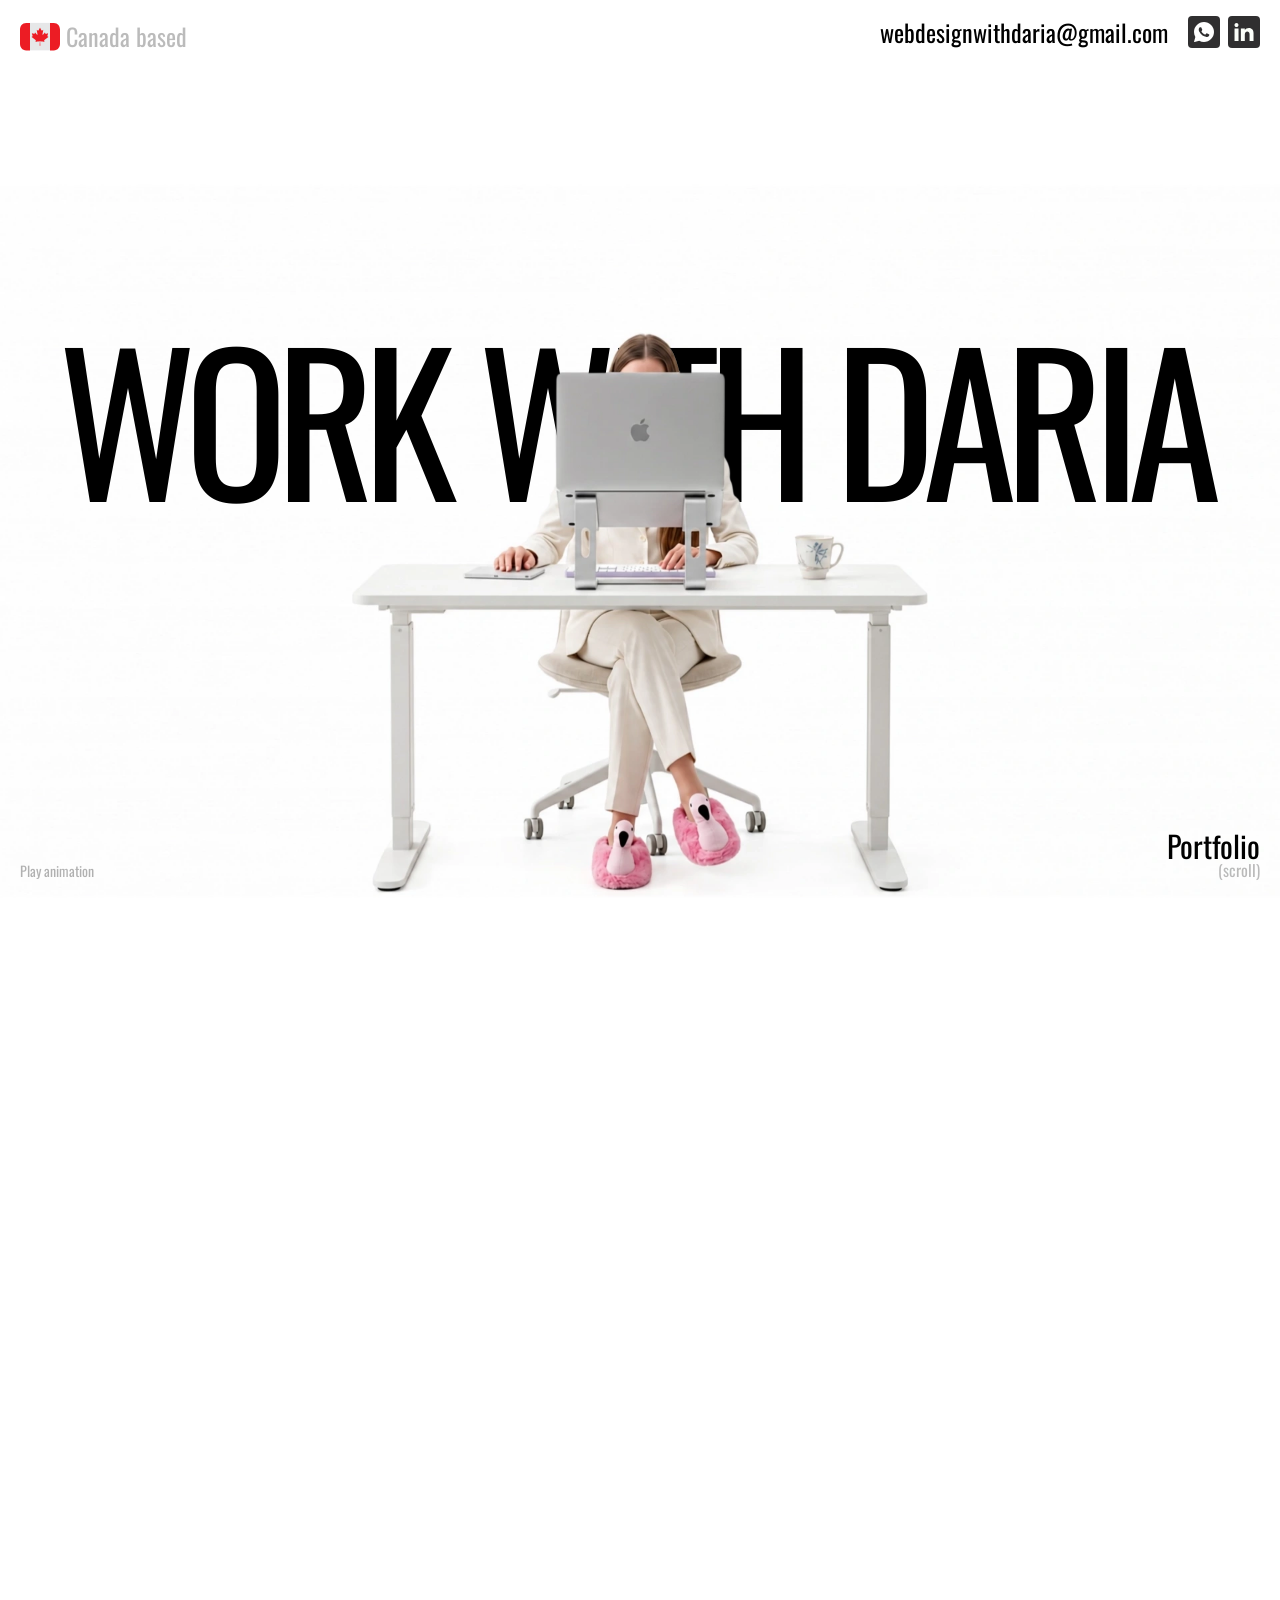
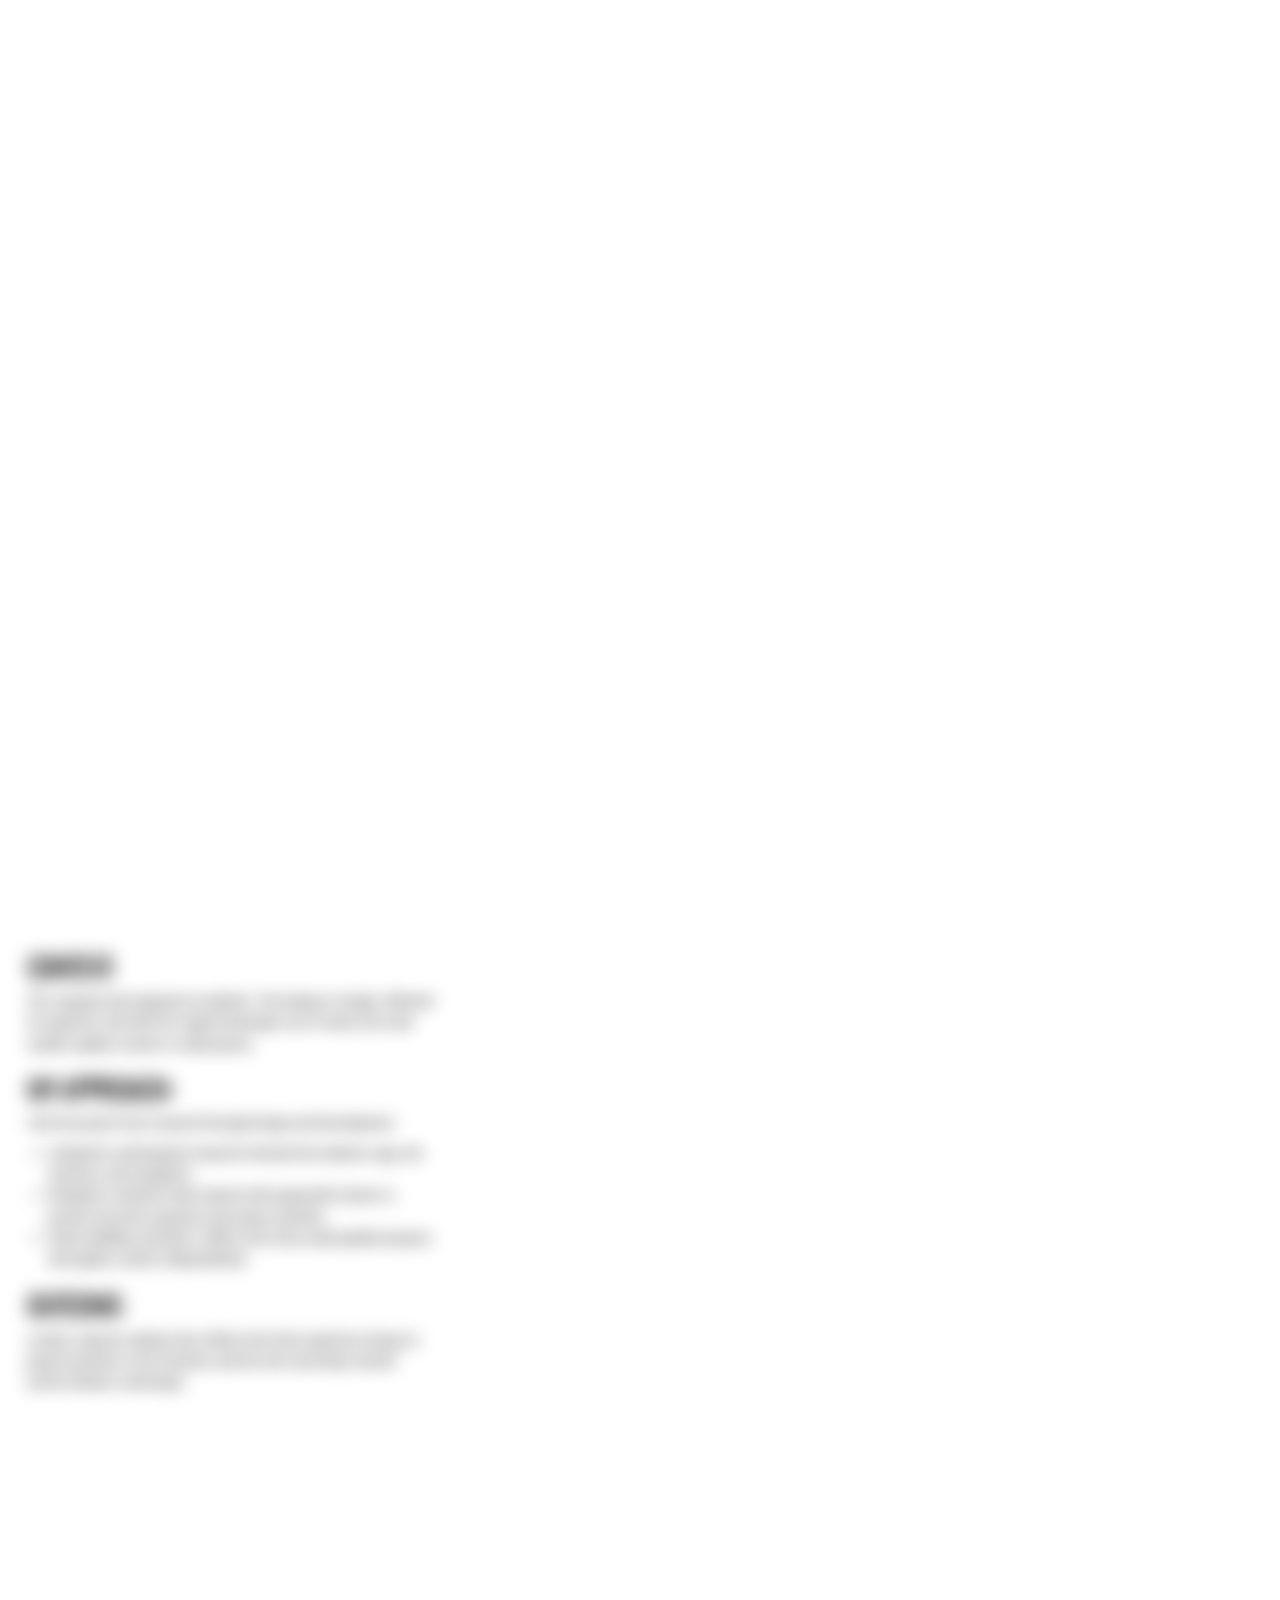
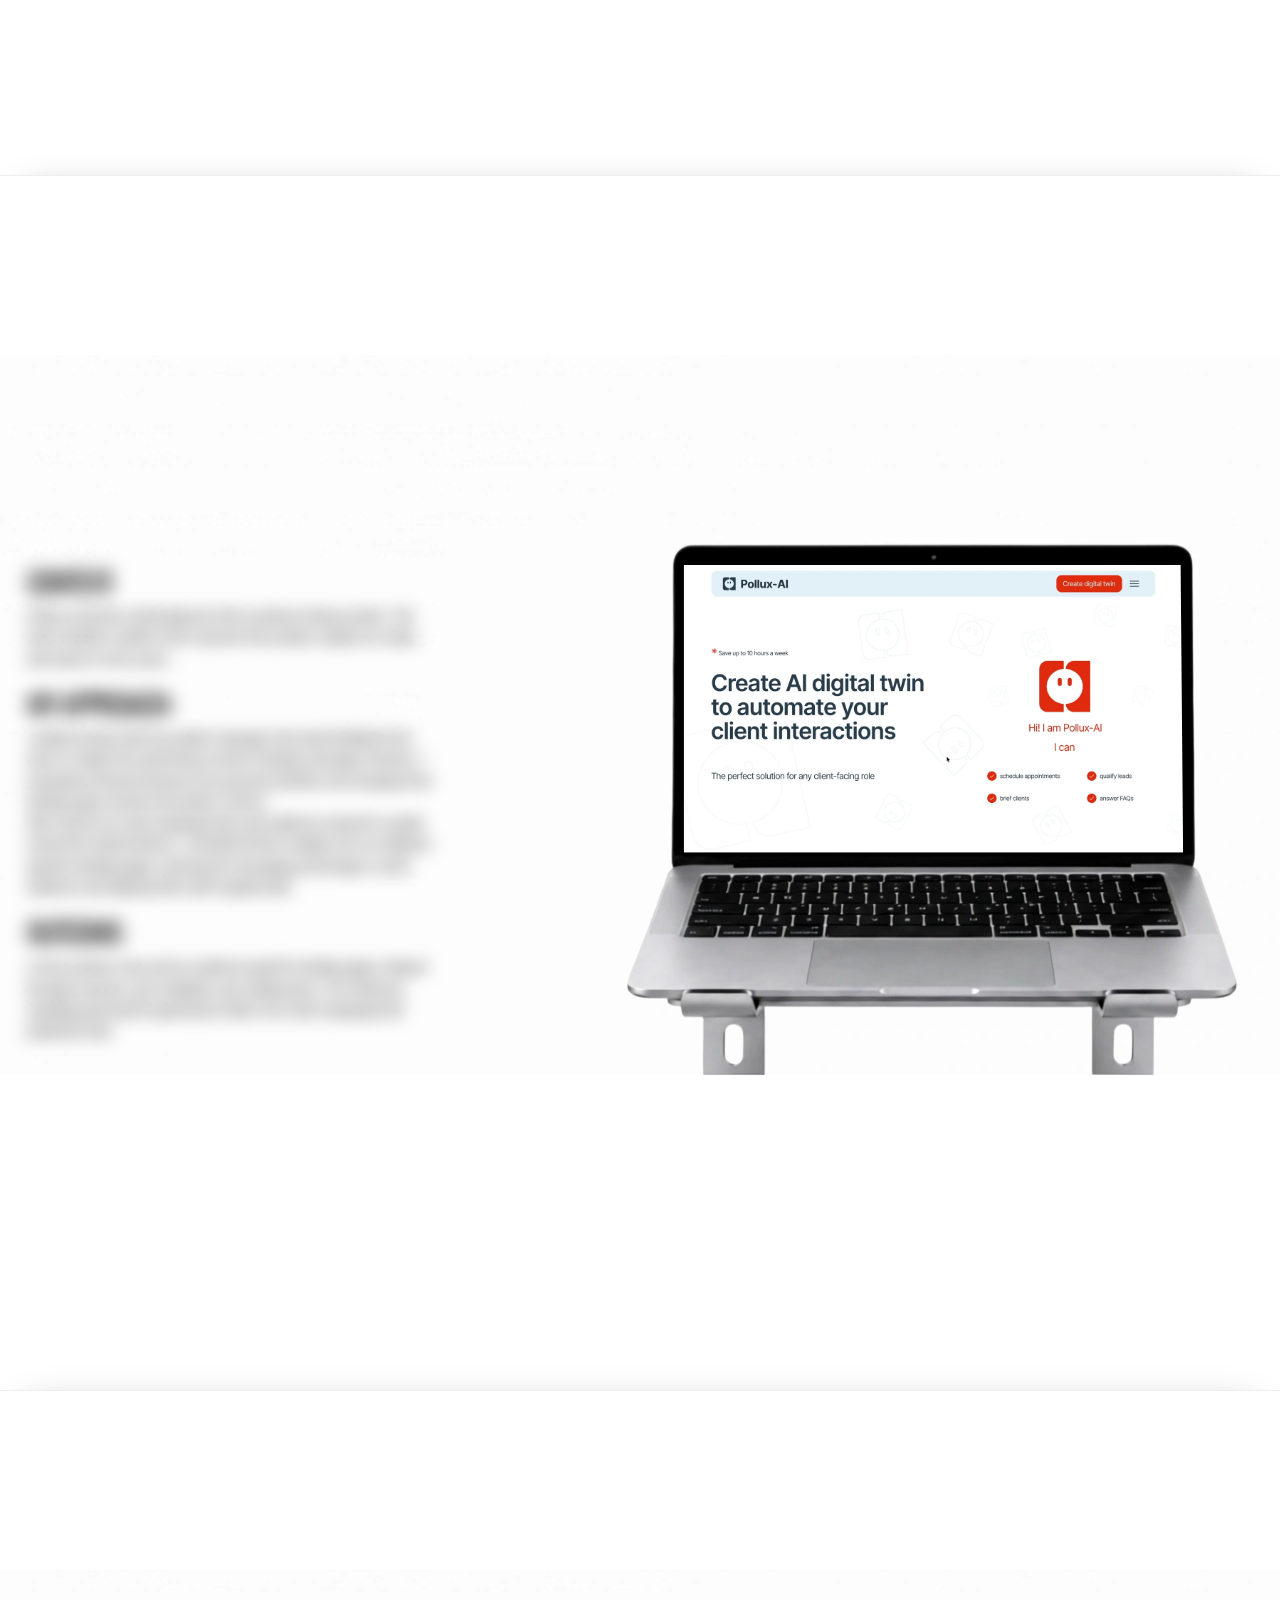
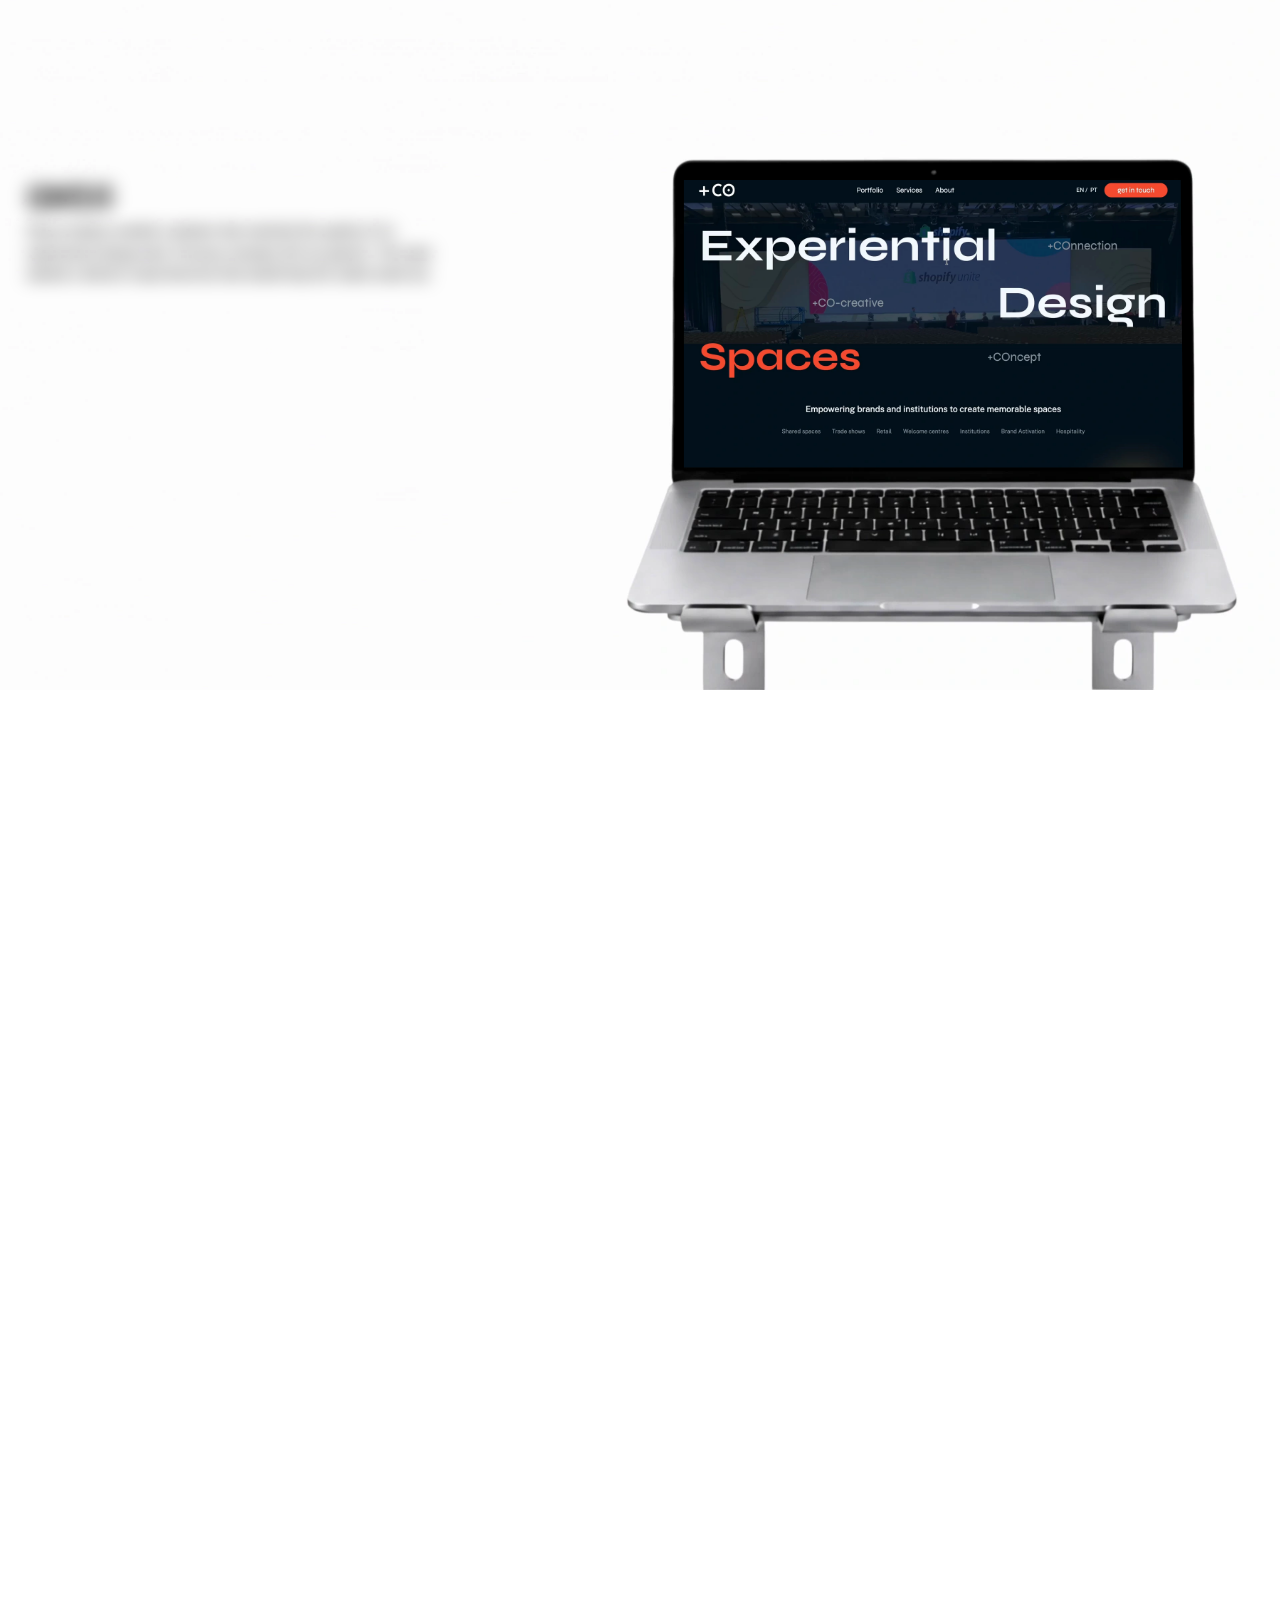
==== commit 14007b39: "Update index.html" ====
--- a/index.html
+++ b/index.html
@@ -1,5 +1,5 @@
 <!doctype html>
-<html lang="en"><head><meta charset="utf-8"><meta name="viewport" content="width=device-width,initial-scale=1,viewport-fit=cover"><meta name="theme-color" content="#ffffff"><meta name="description" content="Daria connects marketing strategy, design, and development. Explore selected website projects and get in touch."><title>Work with Daria — Design & Development</title><link rel="preload" as="font" href="assets/oswald.ttf" type="font/ttf" crossorigin><link rel="preload" as="image" href="assets/idle-v21-poster.webp"><link rel="preload" as="image" href="assets/hero-silhouette.svg"><link rel="stylesheet" href="style.css?v=31"><script src="projects-data.js?v=24" defer></script><script src="vendor/gsap-3.13.0.min.js" defer></script><script src="text-motion.js?v=24" defer></script><script src="idle-loop.js?v=28" defer></script><script src="app.js?v=31" defer></script></head><body>
+<html lang="en"><head><meta charset="utf-8"><meta name="viewport" content="width=device-width,initial-scale=1,viewport-fit=cover"><meta name="theme-color" content="#ffffff"><meta name="description" content="Daria connects marketing strategy, design, and development. Explore selected website projects and get in touch."><title>Work with Daria — Design & Development</title><link rel="preload" as="font" href="assets/oswald.ttf" type="font/ttf" crossorigin><link rel="preload" as="image" href="assets/idle-v21-poster.webp"><link rel="preload" as="image" href="assets/hero-silhouette.svg"><link rel="stylesheet" href="style.css?v=31"><script src="projects-data.js?v=24" defer></script><script src="vendor/gsap-3.13.0.min.js" defer></script><script src="text-motion.js?v=24" defer></script><script src="idle-loop.js?v=28" defer></script><script src="app.js?v=31" defer></script><link rel="icon" type="image/svg+xml" href="favicon.svg?v=1"></head><body>
 <a class="skip" href="#contact">Skip to contact</a><header class="navigation" aria-label="Contact navigation"><a class="location" href="#home" aria-label="Back to opening"><picture><source media="(max-width: 1024px)" srcset="assets/canada-mobile.svg"><img src="assets/canada.svg" width="40" height="40" alt="Canada"></picture><span>Canada based</span></a><div class="nav-contact"><a class="email" href="mailto:webdesignwithdaria@gmail.com">webdesignwithdaria@gmail.com</a><div class="socials"><a class="social whatsapp" data-social="whatsapp" href="https://wa.me/message/Q2U2MUM4N4QWF1" target="_blank" rel="noopener noreferrer" aria-label="Contact Daria on WhatsApp"><img src="assets/whatsapp.svg" alt="" width="20" height="20"></a><a class="social" data-social="linkedin" href="https://www.linkedin.com/in/designwithdaria" target="_blank" rel="noopener noreferrer" aria-label="Daria on LinkedIn"><img src="assets/linkedin.svg" alt="" width="32" height="32"></a></div></div></header>
 <main>
 <section class="intro-section" id="home" aria-label="Opening">
@@ -18,4 +18,4 @@
 <div id="contact" class="contact-anchor" aria-hidden="true"></div>
 </main>
 <template id="contact-template"><h2>LET’S WORK<br>TOGETHER</h2><p class="availability">Open to in-house roles and agency partnerships.</p><div class="services"><p>I connect marketing strategy, design, and development.</p><ul><li>Research &amp; strategy — audience and competitor analysis, positioning, and content strategy.</li><li>Design &amp; development — UX/UI, responsive websites, and CMS.</li><li>SEO &amp; optimisation — keyword research, on-page SEO, and landing page improvements informed by feedback and campaign results.</li></ul></div><div class="contact-links"><a class="email" href="mailto:webdesignwithdaria@gmail.com">webdesignwithdaria@gmail.com</a><div class="socials"><a class="social whatsapp" data-social="whatsapp" href="https://wa.me/message/Q2U2MUM4N4QWF1" target="_blank" rel="noopener noreferrer" aria-label="Contact Daria on WhatsApp"><img src="assets/whatsapp.svg" alt="" width="20" height="20"></a><a class="social" data-social="linkedin" href="https://www.linkedin.com/in/designwithdaria" target="_blank" rel="noopener noreferrer" aria-label="Daria on LinkedIn"><img src="assets/linkedin.svg" alt="" width="32" height="32"></a></div></div></template>
-<noscript><p class="noscript">Contact <a href="mailto:webdesignwithdaria@gmail.com">webdesignwithdaria@gmail.com</a>. Enable JavaScript to explore the portfolio.</p></noscript></body></html>+<noscript><p class="noscript">Contact <a href="mailto:webdesignwithdaria@gmail.com">webdesignwithdaria@gmail.com</a>. Enable JavaScript to explore the portfolio.</p></noscript></body></html>
--- a/style.css
+++ b/style.css
@@ -1019,3 +1019,24 @@
   }
 
 }
+
+@media (min-width: 1025px) {
+  .project-card::before,
+  .project-card::after {
+    content: "";
+    position: absolute;
+    top: 0;
+    bottom: 0;
+    width: var(--side-gap, 0px);
+    background: var(--pink);
+    pointer-events: none;
+  }
+
+  .project-card::before {
+    left: 0;
+  }
+
+  .project-card::after {
+    right: 0;
+  }
+}
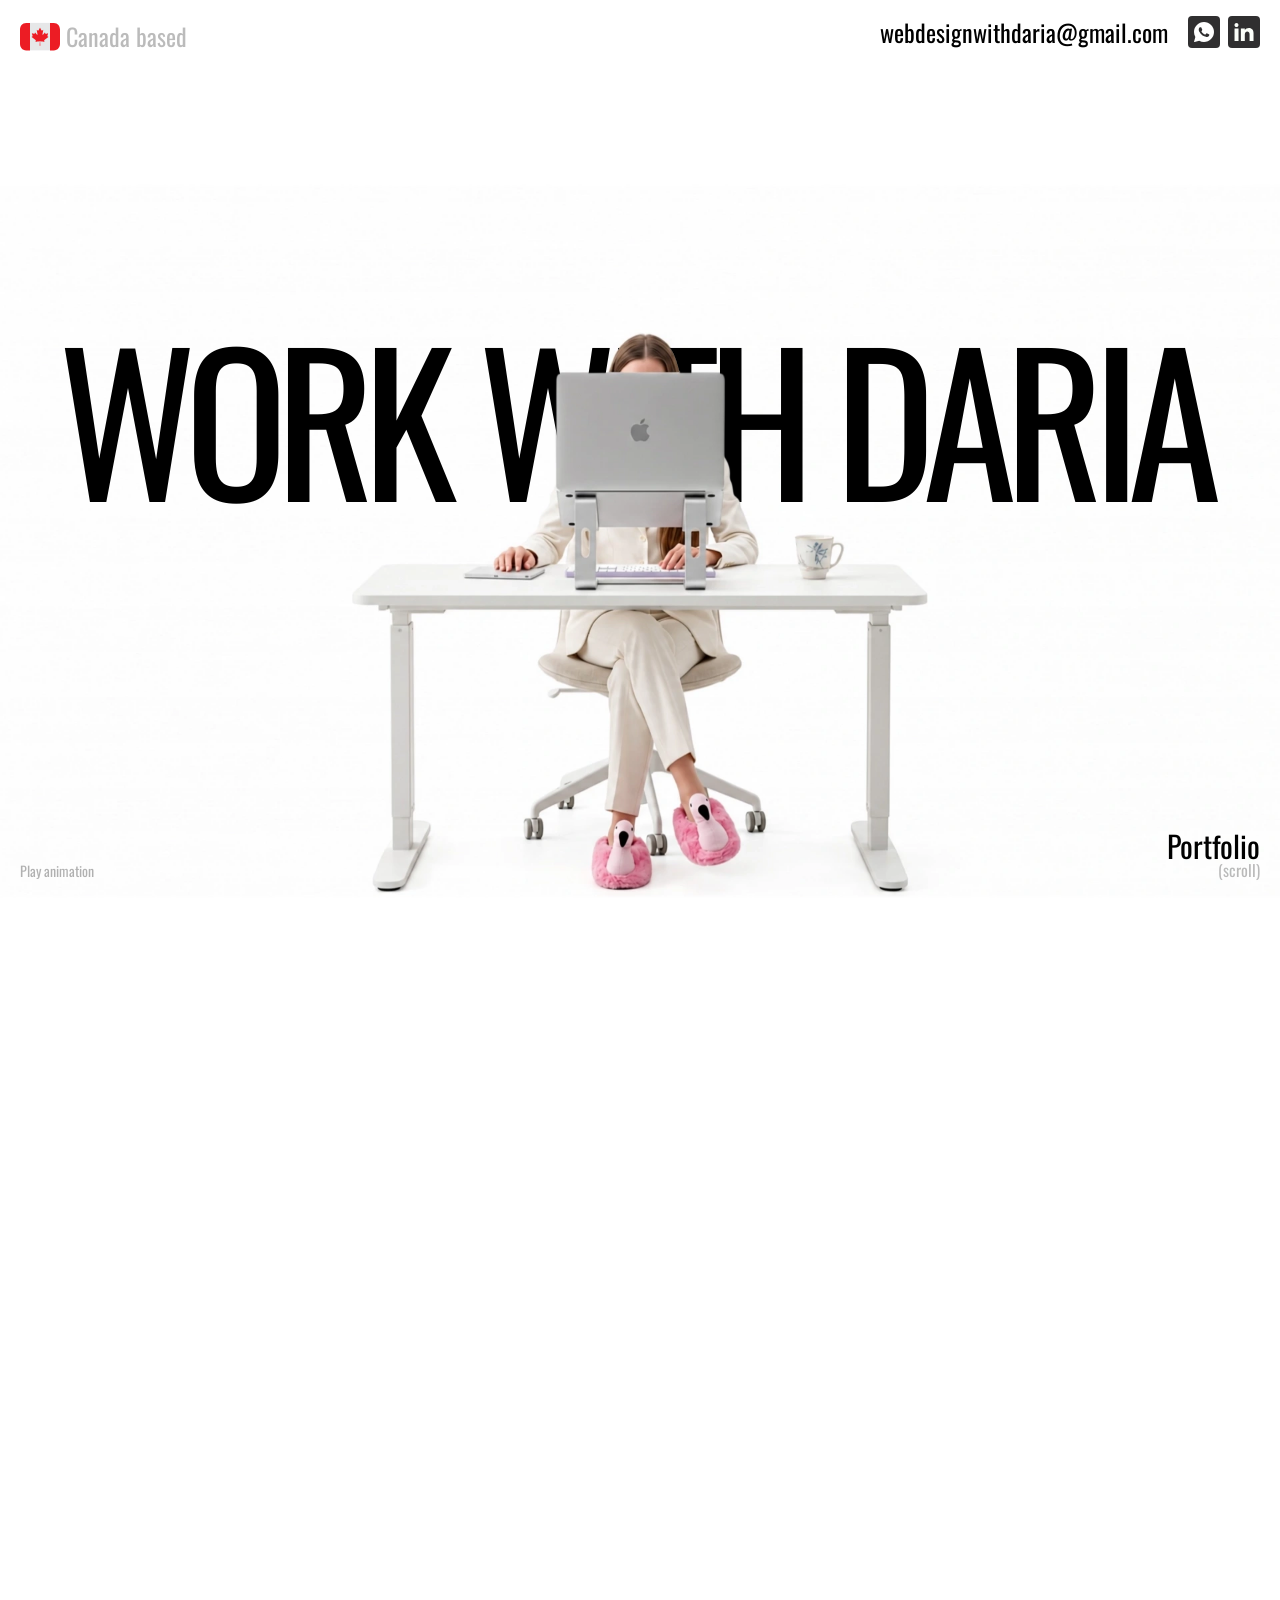
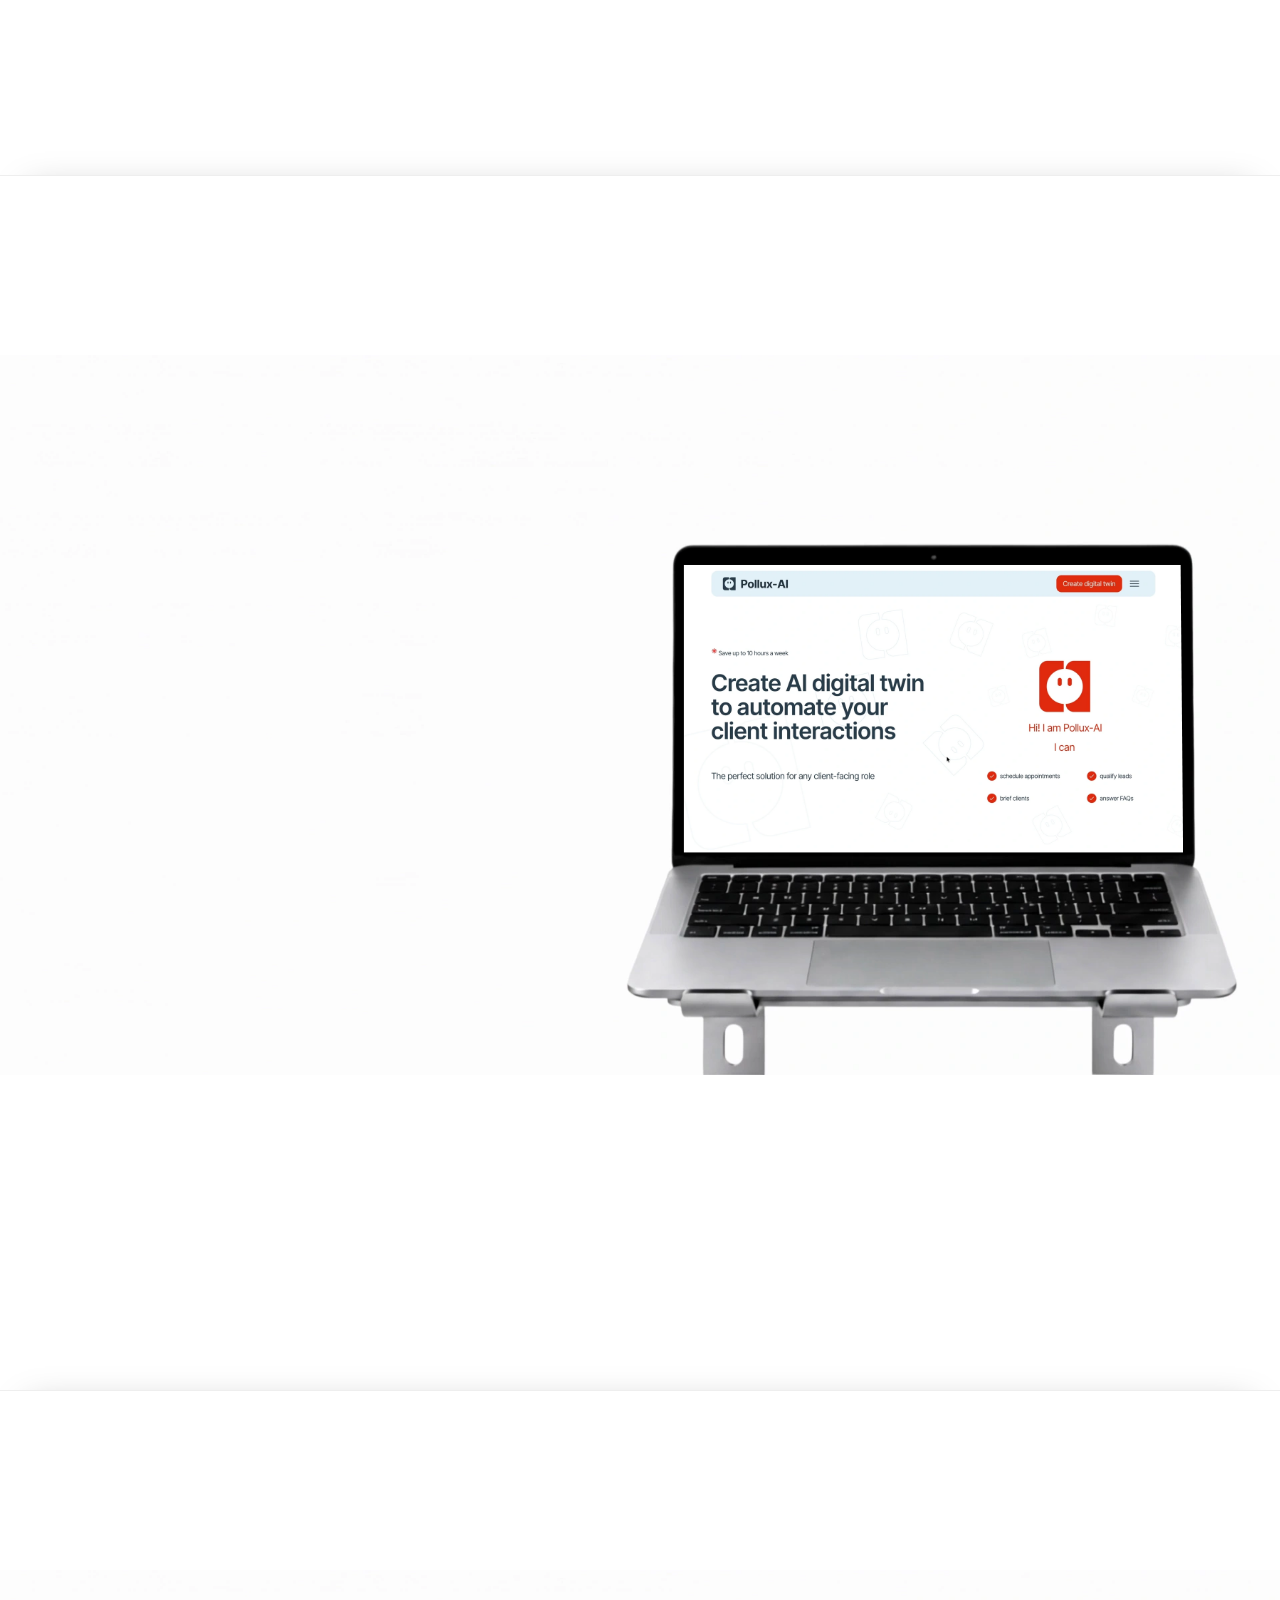
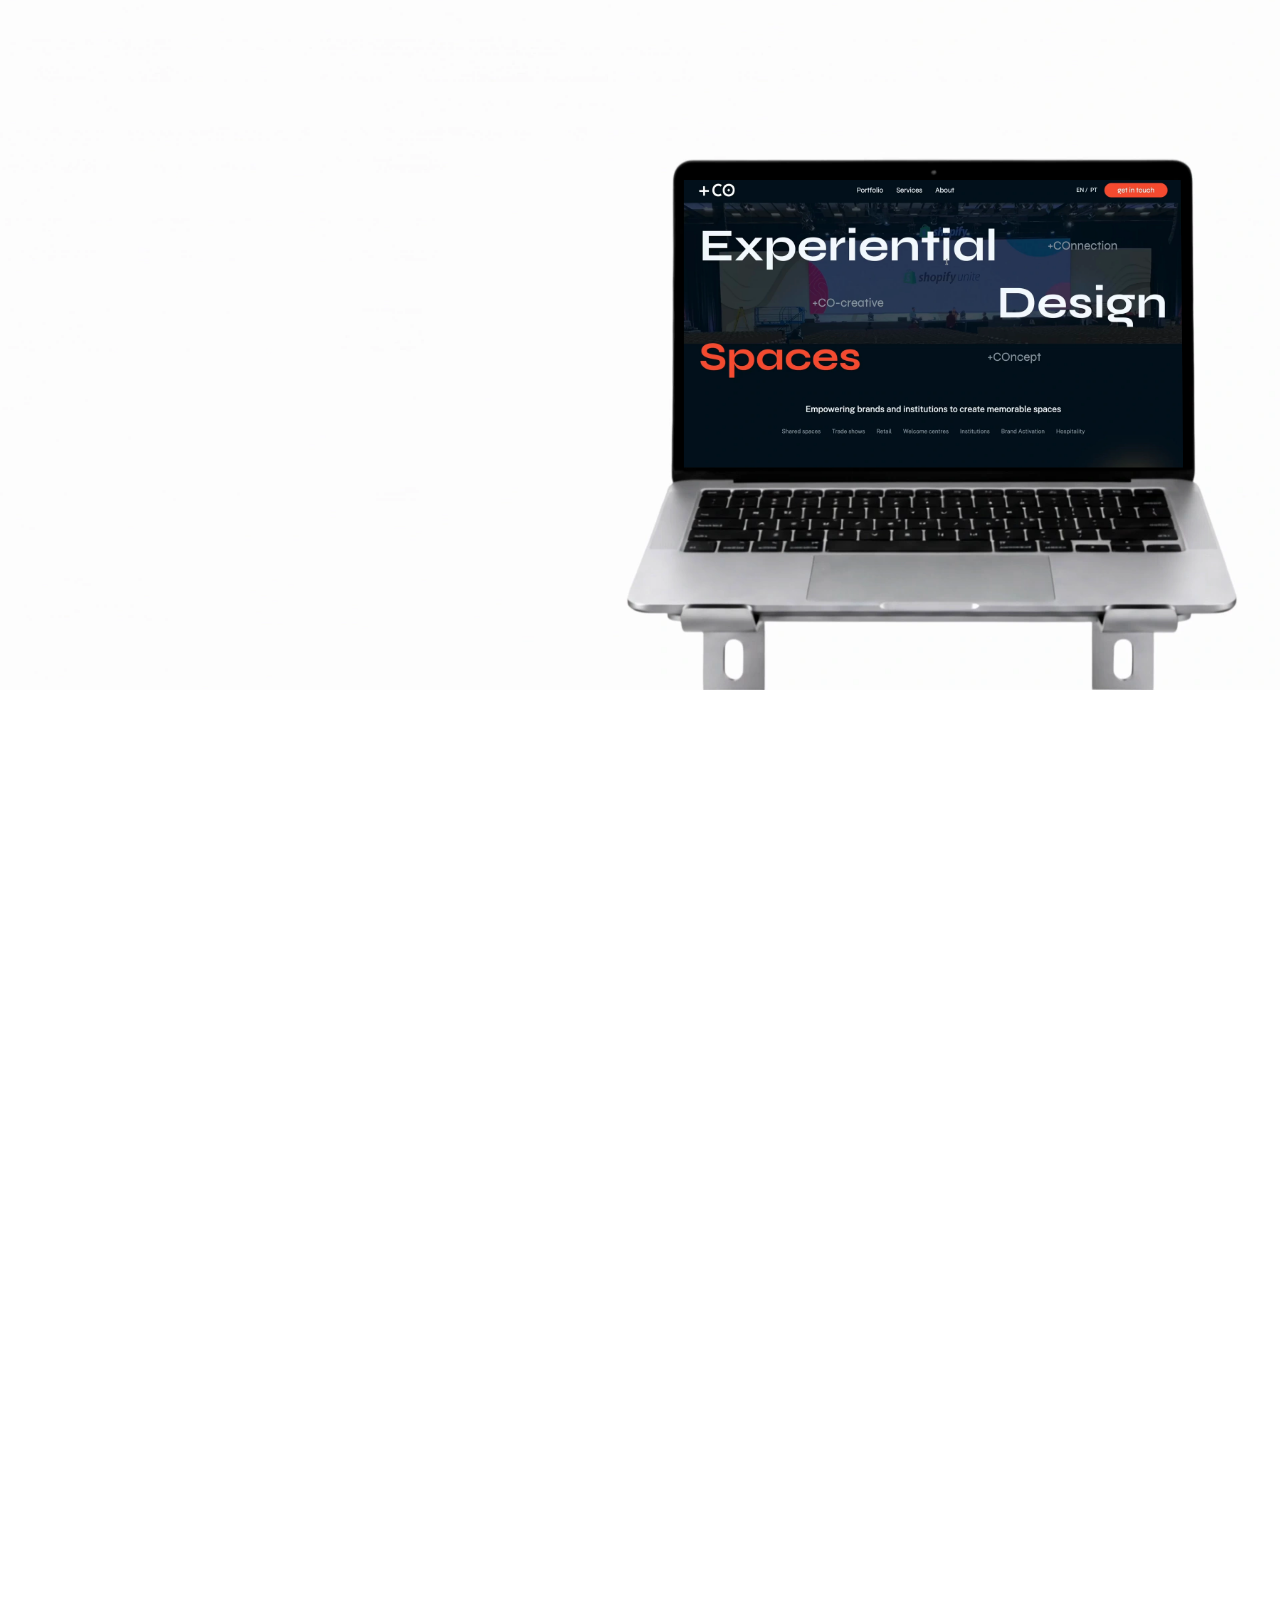
==== commit efe3db01: "Update index.html" ====
--- a/index.html
+++ b/index.html
@@ -1,5 +1,14 @@
 <!doctype html>
-<html lang="en"><head><meta charset="utf-8"><meta name="viewport" content="width=device-width,initial-scale=1,viewport-fit=cover"><meta name="theme-color" content="#ffffff"><meta name="description" content="Daria connects marketing strategy, design, and development. Explore selected website projects and get in touch."><title>Work with Daria — Design & Development</title><link rel="preload" as="font" href="assets/oswald.ttf" type="font/ttf" crossorigin><link rel="preload" as="image" href="assets/idle-v21-poster.webp"><link rel="preload" as="image" href="assets/hero-silhouette.svg"><link rel="stylesheet" href="style.css?v=31"><script src="projects-data.js?v=24" defer></script><script src="vendor/gsap-3.13.0.min.js" defer></script><script src="text-motion.js?v=24" defer></script><script src="idle-loop.js?v=28" defer></script><script src="app.js?v=31" defer></script><link rel="icon" type="image/svg+xml" href="favicon.svg?v=1"></head><body>
+<html lang="en"><head><meta charset="utf-8"><meta name="viewport" content="width=device-width,initial-scale=1,viewport-fit=cover"><meta name="theme-color" content="#ffffff"><meta name="description" content="Daria connects marketing strategy, design, and development. Explore selected website projects and get in touch."><title>Work with Daria — Design & Development</title><link rel="preload" as="font" href="assets/oswald.ttf" type="font/ttf" crossorigin><link rel="preload" as="image" href="assets/idle-v21-poster.webp"><link rel="preload" as="image" href="assets/hero-silhouette.svg"><link rel="stylesheet" href="style.css?v=31"><script src="projects-data.js?v=24" defer></script><script src="vendor/gsap-3.13.0.min.js" defer></script><script src="text-motion.js?v=24" defer></script><script src="idle-loop.js?v=28" defer></script><script src="app.js?v=31" defer></script><link rel="icon" type="image/svg+xml" href="favicon.svg?v=1"><meta property="og:type" content="website">
+<meta property="og:site_name" content="Work with Daria">
+<meta property="og:title" content="Work with Daria — Design &amp; Development">
+<meta property="og:description" content="I connect marketing strategy, design, and development. Explore my selected website projects.">
+<meta property="og:url" content="https://portfolio.designwithdaria.com/">
+<meta property="og:image" content="https://portfolio.designwithdaria.com/og-image.jpg">
+<meta property="og:image:type" content="image/jpeg">
+<meta property="og:image:width" content="1200">
+<meta property="og:image:height" content="630">
+<meta property="og:image:alt" content="Daria sitting at her desk beneath the words WORK WITH DARIA."></head><body>
 <a class="skip" href="#contact">Skip to contact</a><header class="navigation" aria-label="Contact navigation"><a class="location" href="#home" aria-label="Back to opening"><picture><source media="(max-width: 1024px)" srcset="assets/canada-mobile.svg"><img src="assets/canada.svg" width="40" height="40" alt="Canada"></picture><span>Canada based</span></a><div class="nav-contact"><a class="email" href="mailto:webdesignwithdaria@gmail.com">webdesignwithdaria@gmail.com</a><div class="socials"><a class="social whatsapp" data-social="whatsapp" href="https://wa.me/message/Q2U2MUM4N4QWF1" target="_blank" rel="noopener noreferrer" aria-label="Contact Daria on WhatsApp"><img src="assets/whatsapp.svg" alt="" width="20" height="20"></a><a class="social" data-social="linkedin" href="https://www.linkedin.com/in/designwithdaria" target="_blank" rel="noopener noreferrer" aria-label="Daria on LinkedIn"><img src="assets/linkedin.svg" alt="" width="32" height="32"></a></div></div></header>
 <main>
 <section class="intro-section" id="home" aria-label="Opening">
